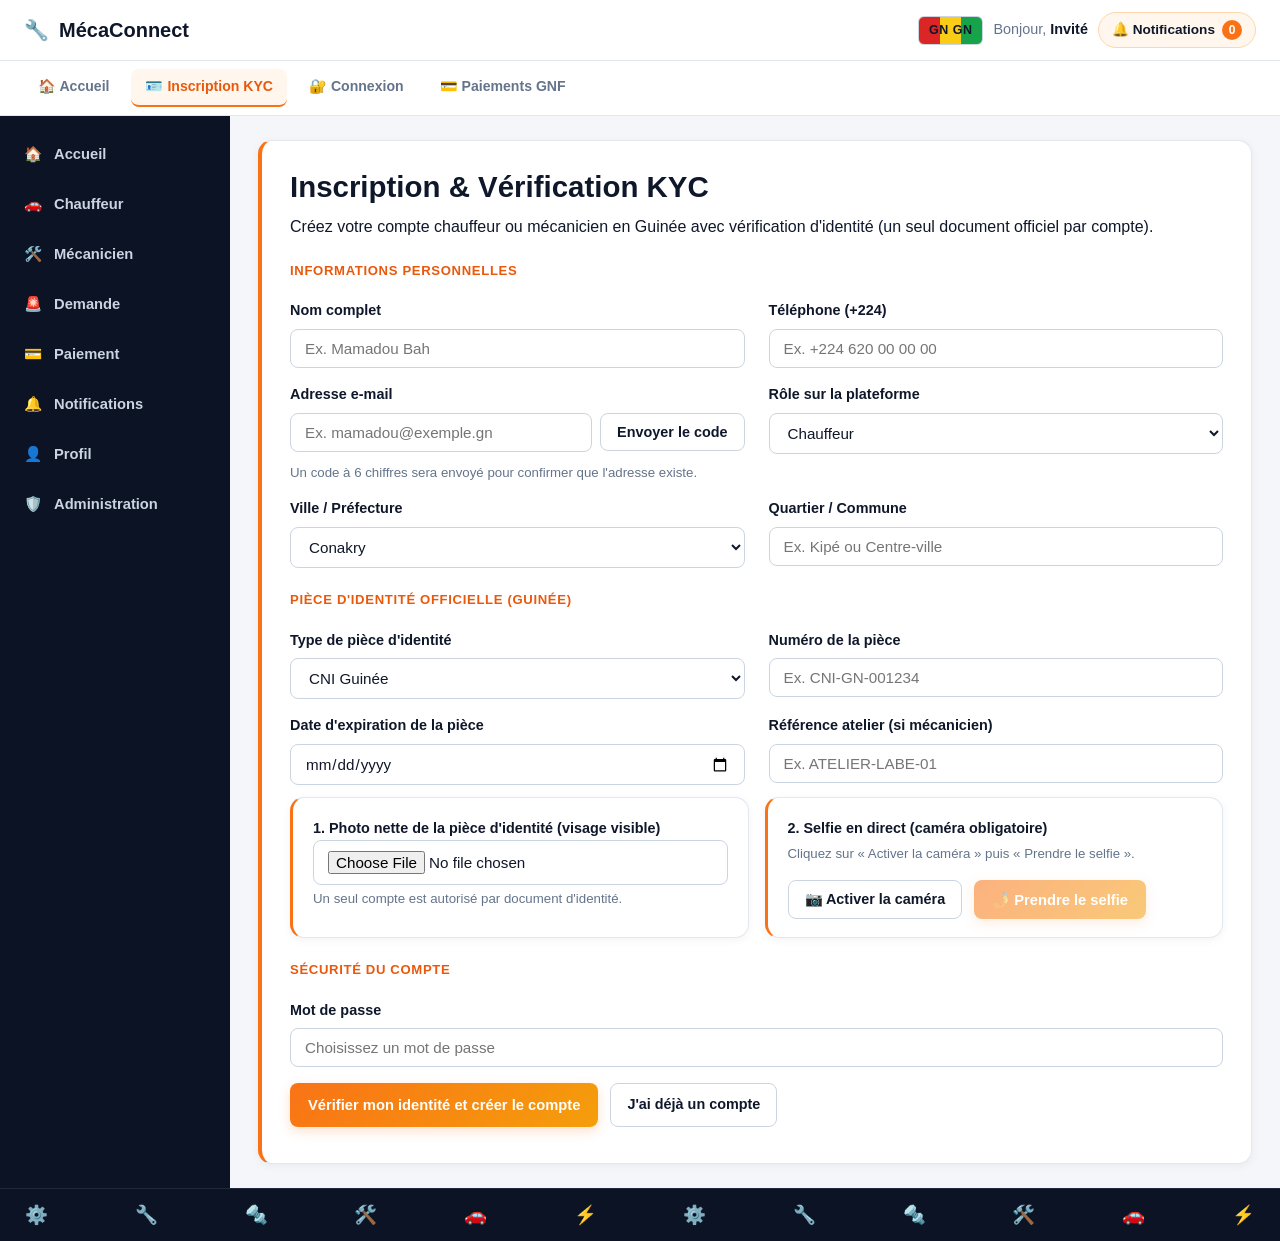
==== frontend/index.html @ e0a27fce "Initial commit MecaConnect" ====
<!DOCTYPE html>
<html lang="fr">
<head>
    <meta charset="UTF-8" />
    <meta name="viewport" content="width=device-width, initial-scale=1.0" />
    <title>Inscription &amp; Vérification KYC — MecaConnect Guinée</title>
    <link rel="stylesheet" href="style.css" />
</head>
<body class="inscription-page">
    <header class="topbar topbar-light">
        <div class="topbar-brand">
            <a href="index.html" class="logo">🔧 <span>MécaConnect</span></a>
        </div>

        <div class="topbar-actions">
            <span class="gn-pill" title="Réseau Guinée">GN GN</span>
            <span class="user-greeting">Bonjour, <strong data-user-name>Invité</strong></span>
            <a href="notifications.html" class="btn-notif">
                🔔 Notifications <span class="notif-badge" data-notif-badge>0</span>
            </a>
            <button type="button" id="logoutBtn" class="btn-logout" data-auth-logout>Déconnexion</button>
        </div>
    </header>

    <div class="sub-nav-bar">
        <a href="index.html" class="sub-nav-link">🏠 Accueil</a>
        <a href="inscription.html" class="sub-nav-link active">🪪 Inscription KYC</a>
        <a href="connexion.html" class="sub-nav-link">🔐 Connexion</a>
        <a href="paiement.html" class="sub-nav-link">💳 Paiements GNF</a>
    </div>

    <div class="app-layout">
        <aside class="sidebar">
            <nav class="sidebar-nav" aria-label="Menu principal">
                <a href="index.html" class="nav-item">🏠 <span>Accueil</span></a>
                <a href="chauffeur.html" class="nav-item">🚗 <span>Chauffeur</span></a>
                <a href="mecanicien.html" class="nav-item">🛠️ <span>Mécanicien</span></a>
                <a href="demande.html" class="nav-item">🚨 <span>Demande</span></a>
                <a href="paiement.html" class="nav-item">💳 <span>Paiement</span></a>
                <a href="notifications.html" class="nav-item">🔔 <span>Notifications</span></a>
                <a href="profil.html" class="nav-item">👤 <span>Profil</span></a>
                <a href="admin.html" class="nav-item">🛡️ <span>Administration</span></a>
            </nav>
        </aside>

        <main class="main-content">
            <section class="form-card">
                <h1>Inscription &amp; Vérification KYC</h1>
                <p>
                    Créez votre compte chauffeur ou mécanicien en Guinée avec vérification d'identité (un seul document officiel par compte).
                </p>

                <form id="inscriptionForm" novalidate>
                    <div class="section-title">Informations personnelles</div>
                    <div class="form-grid">
                        <div class="form-group">
                            <label for="nomComplet">Nom complet</label>
                            <input type="text" id="nomComplet" name="nom_complet" placeholder="Ex. Mamadou Bah" required />
                        </div>

                        <div class="form-group">
                            <label for="telephone">Téléphone (+224)</label>
                            <input type="tel" id="telephone" name="telephone" placeholder="Ex. +224 620 00 00 00" required />
                        </div>

                        <div class="form-group">
                            <label for="email">Adresse e-mail</label>
                            <div style="display: flex; gap: 8px; align-items: center;">
                                <input type="email" id="email" name="email" placeholder="Ex. mamadou@exemple.gn" required />
                                <button type="button" id="sendOtpBtn" class="btn-secondary" style="white-space: nowrap;">Envoyer le code</button>
                            </div>
                            <small id="emailStatusHint" class="kyc-hint">Un code à 6 chiffres sera envoyé pour confirmer que l'adresse existe.</small>
                        </div>

                        <div class="form-group" id="otpGroup" style="display: none;">
                            <label for="emailOtp">Code de vérification e-mail (6 chiffres)</label>
                            <div style="display: flex; gap: 8px; align-items: center;">
                                <input type="text" id="emailOtp" name="email_otp" maxlength="6" inputmode="numeric" placeholder="Ex. 482910" />
                                <button type="button" id="verifyOtpBtn" class="btn-primary" style="white-space: nowrap;">Valider le code</button>
                            </div>
                            <small id="otpStatusHint" class="kyc-hint"></small>
                        </div>

                        <div class="form-group">
                            <label for="roleCompte">Rôle sur la plateforme</label>
                            <select id="roleCompte" name="role" required>
                                <option value="chauffeur">Chauffeur</option>
                                <option value="mecanicien">Mécanicien / Atelier</option>
                            </select>
                        </div>

                        <div class="form-group">
                            <label for="ville">Ville / Préfecture</label>
                            <select id="ville" name="ville" required>
                                <option value="Conakry">Conakry</option>
                                <option value="Labé">Labé</option>
                                <option value="Kankan">Kankan</option>
                                <option value="Nzérékoré">Nzérékoré</option>
                                <option value="Mamou">Mamou</option>
                                <option value="Kindia">Kindia</option>
                                <option value="Boké">Boké</option>
                                <option value="Faranah">Faranah</option>
                            </select>
                        </div>

                        <div class="form-group">
                            <label for="quartier">Quartier / Commune</label>
                            <input type="text" id="quartier" name="quartier" placeholder="Ex. Kipé ou Centre-ville" required />
                        </div>
                    </div>

                    <div class="section-title">Pièce d'identité officielle (Guinée)</div>
                    <div class="form-grid">
                        <div class="form-group">
                            <label for="typePiece">Type de pièce d'identité</label>
                            <select id="typePiece" name="type_piece" required>
                                <option value="CNI Guinée">CNI Guinée</option>
                                <option value="Passeport">Passeport</option>
                                <option value="Permis de conduire">Permis de conduire</option>
                            </select>
                        </div>

                        <div class="form-group">
                            <label for="numeroPiece">Numéro de la pièce</label>
                            <input type="text" id="numeroPiece" name="numero_piece" placeholder="Ex. CNI-GN-001234" required />
                        </div>

                        <div class="form-group">
                            <label for="dateExpiration">Date d'expiration de la pièce</label>
                            <input type="date" id="dateExpiration" name="date_expiration" required />
                        </div>

                        <div class="form-group">
                            <label for="refAtelier">Référence atelier (si mécanicien)</label>
                            <input type="text" id="refAtelier" name="ref_atelier" placeholder="Ex. ATELIER-LABE-01" />
                        </div>
                    </div>

                    <div class="kyc-grid">
                        <div class="kyc-box">
                            <label for="photoPiece">1. Photo nette de la pièce d'identité (visage visible)</label>
                            <input type="file" id="photoPiece" name="photo_piece" accept="image/*" required />
                            <p class="kyc-hint" id="docCheckStatus">Un seul compte est autorisé par document d'identité.</p>
                        </div>

                        <div class="kyc-box">
                            <label>2. Selfie en direct (caméra obligatoire)</label>
                            <p class="kyc-hint" id="selfieStatus">Cliquez sur « Activer la caméra » puis « Prendre le selfie ».</p>
                            <div class="kyc-actions">
                                <button type="button" id="startCameraBtn" class="btn-secondary">📷 Activer la caméra</button>
                                <button type="button" id="takeSelfieBtn" class="btn-primary" disabled>🤳 Prendre le selfie</button>
                            </div>
                        </div>
                    </div>

                    <div class="section-title">Sécurité du compte</div>
                    <div class="form-group">
                        <label for="motDePasse">Mot de passe</label>
                        <input type="password" id="motDePasse" name="mot_de_passe" placeholder="Choisissez un mot de passe" required />
                    </div>

                    <div class="hero-actions">
                        <button type="submit" id="submitInscriptionBtn" class="btn-primary">Vérifier mon identité et créer le compte</button>
                        <a href="connexion.html" class="btn-secondary">J'ai déjà un compte</a>
                    </div>
                    <p id="inscriptionFeedback" class="kyc-hint" style="margin-top: 12px;"></p>
                </form>
            </section>
        </main>
    </div>

    <div class="mechanical-stage" aria-hidden="true">
        <div class="mechanical-track">
            <span>⚙️</span><span>🔧</span><span>🔩</span><span>🛠️</span><span>🚗</span><span>⚡</span>
            <span>⚙️</span><span>🔧</span><span>🔩</span><span>🛠️</span><span>🚗</span><span>⚡</span>
        </div>
    </div>

    <script src="app.js"></script>
</body>
</html>
---- frontend/style.css ----
:root {
    --bg-page: #f4f6f9;
    --bg-surface: #ffffff;
    --bg-sidebar: #0b1324;
    --bg-sidebar-hover: #17223b;
    --bg-soft: #fff7ed;
    --text-main: #0f172a;
    --text-muted: #64748b;
    --text-light: #f8fafc;
    --line-light: #e2e8f0;
    --accent-orange: #f97316;
    --accent-orange-dark: #ea580c;
    --accent-amber: #f59e0b;
    --success: #15803d;
    --danger: #dc2626;
    --radius-lg: 14px;
    --radius-md: 10px;
    --radius-sm: 8px;
    --shadow-sm: 0 2px 10px rgba(15, 23, 42, 0.05);
    --shadow-md: 0 10px 26px rgba(15, 23, 42, 0.08);
}

*,
*::before,
*::after {
    box-sizing: border-box;
}

html,
body {
    max-width: 100%;
    overflow-x: hidden;
}

body {
    margin: 0;
    min-height: 100vh;
    display: flex;
    flex-direction: column;
    font-family: "Segoe UI", Inter, Roboto, Arial, sans-serif;
    background: var(--bg-page);
    color: var(--text-main);
    line-height: 1.5;
    opacity: 0;
    transform: translateY(4px);
    transition: opacity 0.22s ease, transform 0.22s ease;
}

body.page-loaded {
    opacity: 1;
    transform: translateY(0);
}

a {
    color: inherit;
    text-decoration: none;
}

h1 {
    font-size: clamp(1.35rem, 2.3vw, 1.9rem);
    font-weight: 800;
    margin: 0 0 6px;
    color: var(--text-main);
}

h2 {
    font-size: clamp(1.1rem, 1.7vw, 1.35rem);
    font-weight: 700;
    margin: 0 0 12px;
    color: var(--text-main);
}

p {
    margin: 0 0 12px;
    overflow-wrap: anywhere;
}

/* --- Topbar claire --- */
.topbar-light {
    position: sticky;
    top: 0;
    z-index: 50;
    display: flex;
    align-items: center;
    justify-content: space-between;
    gap: 16px;
    padding: 12px 24px;
    background: var(--bg-surface);
    border-bottom: 1px solid var(--line-light);
}

.topbar-brand {
    display: flex;
    align-items: center;
    min-width: 0;
}

.logo {
    display: inline-flex;
    align-items: center;
    gap: 10px;
    font-size: 1.25rem;
    font-weight: 800;
    color: var(--text-main);
    white-space: nowrap;
}

.logo small {
    font-size: 0.82rem;
    font-weight: 500;
    color: var(--text-muted);
    padding-left: 10px;
    border-left: 1px solid var(--line-light);
}

.topbar-actions {
    display: flex;
    align-items: center;
    flex-wrap: wrap;
    gap: 10px;
}

.gn-pill {
    display: inline-flex;
    align-items: center;
    justify-content: center;
    padding: 4px 10px;
    border-radius: 6px;
    background: linear-gradient(90deg, #dc2626 0% 33%, #facc15 33% 66%, #16a34a 66% 100%);
    color: #0f172a;
    font-weight: 900;
    font-size: 0.78rem;
    letter-spacing: 0.04em;
    border: 1px solid #cbd5e1;
}

.user-greeting {
    font-size: 0.9rem;
    color: var(--text-muted);
    white-space: nowrap;
}

.user-greeting strong {
    color: var(--text-main);
}

.btn-notif {
    display: inline-flex;
    align-items: center;
    gap: 7px;
    padding: 7px 13px;
    border-radius: 999px;
    background: #fff7ed;
    border: 1px solid #fed7aa;
    color: var(--text-main);
    font-size: 0.85rem;
    font-weight: 700;
    white-space: nowrap;
}

.notif-badge {
    display: inline-flex;
    align-items: center;
    justify-content: center;
    min-width: 20px;
    height: 20px;
    padding: 0 6px;
    border-radius: 999px;
    background: var(--accent-orange);
    color: #ffffff;
    font-size: 0.75rem;
    font-weight: 800;
}

.btn-ghost-auth {
    padding: 7px 14px;
    border-radius: var(--radius-sm);
    border: 1px solid var(--line-light);
    background: var(--bg-surface);
    color: var(--text-main);
    font-size: 0.85rem;
    font-weight: 600;
    white-space: nowrap;
}

.btn-cta-orange {
    padding: 8px 15px;
    border-radius: var(--radius-sm);
    background: var(--accent-orange);
    color: #ffffff;
    font-size: 0.85rem;
    font-weight: 700;
    white-space: nowrap;
}

.btn-logout {
    padding: 7px 14px;
    border-radius: var(--radius-sm);
    border: 1px solid var(--line-light);
    background: var(--bg-surface);
    color: var(--text-main);
    font-size: 0.85rem;
    font-weight: 600;
    cursor: pointer;
    white-space: nowrap;
    transition: background 0.15s ease, border-color 0.15s ease;
}

.btn-logout:hover {
    background: #fef2f2;
    border-color: #fecaca;
    color: var(--danger);
}

/* --- Barre d'onglets horizontale --- */
.sub-nav-bar {
    display: flex;
    align-items: center;
    gap: 8px;
    padding: 8px 24px;
    background: var(--bg-surface);
    border-bottom: 1px solid var(--line-light);
    overflow-x: auto;
    -webkit-overflow-scrolling: touch;
}

.sub-nav-link {
    display: inline-flex;
    align-items: center;
    gap: 7px;
    padding: 7px 14px;
    border-radius: var(--radius-sm);
    font-size: 0.88rem;
    font-weight: 600;
    color: var(--text-muted);
    white-space: nowrap;
    border-bottom: 2px solid transparent;
    transition: color 0.15s ease, background 0.15s ease;
}

.sub-nav-link:hover {
    background: #f8fafc;
    color: var(--text-main);
}

.sub-nav-link.active {
    background: var(--bg-soft);
    color: var(--accent-orange-dark);
    border-bottom-color: var(--accent-orange);
}

/* --- Layout principal (Sidebar sombre + Contenu clair) --- */
.app-layout {
    flex: 1 0 auto;
    display: grid;
    grid-template-columns: 230px minmax(0, 1fr);
    align-items: stretch;
    width: 100%;
}

.sidebar {
    background: var(--bg-sidebar);
    color: var(--text-light);
    padding: 16px 10px;
}

.sidebar-nav {
    position: sticky;
    top: 72px;
    display: flex;
    flex-direction: column;
    gap: 6px;
}

.nav-item {
    display: flex;
    align-items: center;
    gap: 12px;
    padding: 11px 14px;
    border-radius: var(--radius-sm);
    color: #cbd5e1;
    font-size: 0.92rem;
    font-weight: 600;
    transition: background 0.15s ease, color 0.15s ease;
}

.nav-item:hover {
    background: var(--bg-sidebar-hover);
    color: #ffffff;
}

.nav-item.active {
    background: rgba(249, 115, 22, 0.16);
    color: #fdba74;
}

.main-content {
    min-width: 0;
    padding: 24px 28px;
    display: flex;
    flex-direction: column;
    gap: 20px;
}

/* --- Cartes avec accent orange à gauche --- */
.card,
.form-card,
.atelier-card,
.demande-card,
.paiement-item,
.kyc-box {
    background: var(--bg-surface);
    border: 1px solid var(--line-light);
    border-left: 4px solid var(--accent-orange);
    border-radius: var(--radius-lg);
    padding: 24px 28px;
    box-shadow: var(--shadow-sm);
}

.atelier-card,
.demande-card,
.paiement-item,
.kyc-box {
    border-left-width: 3px;
    padding: 18px 20px;
}

.card-header {
    display: flex;
    align-items: center;
    justify-content: space-between;
    flex-wrap: wrap;
    gap: 10px;
    padding-bottom: 12px;
    margin-bottom: 14px;
    border-bottom: 1px solid var(--line-light);
}

.section-title {
    margin: 22px 0 14px;
    padding-bottom: 6px;
    font-size: 0.82rem;
    font-weight: 800;
    letter-spacing: 0.05em;
    text-transform: uppercase;
    color: var(--accent-orange-dark);
}

.status-badge {
    display: inline-flex;
    align-items: center;
    padding: 4px 12px;
    border-radius: 999px;
    background: var(--bg-soft);
    border: 1px solid #fed7aa;
    color: var(--accent-orange-dark);
    font-size: 0.8rem;
    font-weight: 700;
}

.status-badge.ok {
    background: #f0fdf4;
    border-color: #bbf7d0;
    color: var(--success);
}

.status-badge.danger {
    background: #fef2f2;
    border-color: #fecaca;
    color: var(--danger);
}

/* --- Grilles --- */
.stats-grid {
    display: grid;
    grid-template-columns: repeat(auto-fit, minmax(210px, 1fr));
    gap: 16px;
}

.stat-card {
    background: var(--bg-surface);
    border: 1px solid var(--line-light);
    border-left: 4px solid var(--accent-orange);
    border-radius: var(--radius-md);
    padding: 18px;
    box-shadow: var(--shadow-sm);
}

.stat-card .stat-value {
    display: block;
    margin-top: 6px;
    font-size: 1.4rem;
    font-weight: 800;
    color: var(--accent-orange-dark);
}

.cards-grid,
.kyc-grid {
    display: grid;
    grid-template-columns: repeat(auto-fit, minmax(270px, 1fr));
    gap: 16px;
    margin-top: 12px;
}

/* --- Formulaires --- */
.form-grid {
    display: grid;
    grid-template-columns: repeat(2, minmax(0, 1fr));
    gap: 16px 24px;
}

.form-group {
    display: flex;
    flex-direction: column;
    gap: 7px;
    min-width: 0;
}

label {
    font-size: 0.9rem;
    font-weight: 700;
    color: var(--text-main);
}

input[type="text"],
input[type="email"],
input[type="tel"],
input[type="password"],
input[type="number"],
input[type="date"],
input[type="datetime-local"],
input[type="file"],
select,
textarea {
    width: 100%;
    min-width: 0;
    padding: 10px 14px;
    border: 1px solid #cbd5e1;
    border-radius: var(--radius-sm);
    background: var(--bg-surface);
    color: var(--text-main);
    font-size: 0.95rem;
    font-family: inherit;
    transition: border-color 0.15s ease, box-shadow 0.15s ease;
}

input:focus,
select:focus,
textarea:focus {
    outline: none;
    border-color: var(--accent-orange);
    box-shadow: 0 0 0 3px rgba(249, 115, 22, 0.14);
}

.kyc-hint {
    margin: 4px 0 0;
    font-size: 0.83rem;
    color: var(--text-muted);
}

.kyc-actions,
.hero-actions {
    display: flex;
    flex-wrap: wrap;
    gap: 12px;
    margin-top: 16px;
}

/* --- Boutons --- */
.btn-primary,
.btn-pay {
    display: inline-flex;
    align-items: center;
    justify-content: center;
    gap: 8px;
    padding: 10px 18px;
    border: none;
    border-radius: var(--radius-sm);
    background: linear-gradient(135deg, var(--accent-orange), var(--accent-amber));
    color: #ffffff;
    font-size: 0.92rem;
    font-weight: 700;
    cursor: pointer;
    box-shadow: 0 4px 12px rgba(249, 115, 22, 0.22);
    transition: transform 0.15s ease, filter 0.15s ease;
}

.btn-primary:hover,
.btn-pay:hover {
    filter: brightness(1.04);
    transform: translateY(-1px);
}

.btn-primary:disabled {
    opacity: 0.55;
    cursor: not-allowed;
    transform: none;
}

.btn-secondary {
    display: inline-flex;
    align-items: center;
    justify-content: center;
    gap: 8px;
    padding: 10px 16px;
    border: 1px solid #cbd5e1;
    border-radius: var(--radius-sm);
    background: var(--bg-surface);
    color: var(--text-main);
    font-size: 0.9rem;
    font-weight: 600;
    cursor: pointer;
    transition: background 0.15s ease, border-color 0.15s ease;
}

.btn-secondary:hover {
    background: var(--bg-soft);
    border-color: #fed7aa;
}

/* --- Tableau --- */
.table-wrap {
    width: 100%;
    overflow-x: auto;
    -webkit-overflow-scrolling: touch;
}

table {
    width: 100%;
    border-collapse: collapse;
    font-size: 0.9rem;
}

th,
td {
    padding: 11px 12px;
    text-align: left;
    border-bottom: 1px solid var(--line-light);
}

th {
    background: #f8fafc;
    color: var(--text-muted);
    font-weight: 700;
}

/* --- Bandeau inférieur sombre animé --- */
.mechanical-stage {
    flex-shrink: 0;
    width: 100%;
    overflow: hidden;
    padding: 12px 0;
    background: var(--bg-sidebar);
    border-top: 1px solid #1e293b;
}

.mechanical-track {
    display: flex;
    align-items: center;
    justify-content: space-around;
    gap: 36px;
    font-size: 1.15rem;
    animation: slideTools 26s linear infinite;
}

@keyframes slideTools {
    0% { transform: translateX(0); }
    100% { transform: translateX(-25%); }
}

/* --- Adaptation multi-écrans --- */
@media (min-width: 1360px) {
    .app-layout {
        grid-template-columns: 248px minmax(0, 1fr);
    }

    .main-content {
        padding: 28px 36px;
    }

    .form-card {
        max-width: 1040px;
    }
}

@media (max-width: 1024px) {
    .app-layout {
        grid-template-columns: 200px minmax(0, 1fr);
    }

    .main-content {
        padding: 20px;
    }

    .logo small {
        display: none;
    }
}

@media (max-width: 860px) {
    .app-layout {
        grid-template-columns: minmax(0, 1fr);
    }

    .sidebar {
        padding: 8px 12px;
    }

    .sidebar-nav {
        position: static;
        flex-direction: row;
        flex-wrap: nowrap;
        overflow-x: auto;
        -webkit-overflow-scrolling: touch;
        gap: 6px;
    }

    .nav-item {
        flex: 0 0 auto;
        padding: 8px 12px;
        font-size: 0.85rem;
        white-space: nowrap;
    }

    .main-content {
        padding: 16px;
    }

    .form-grid {
        grid-template-columns: minmax(0, 1fr);
        gap: 14px;
    }
}

@media (max-width: 600px) {
    .topbar-light {
        flex-direction: column;
        align-items: stretch;
        gap: 10px;
        padding: 10px 14px;
    }

    .logo {
        font-size: 1.1rem;
    }

    .topbar-actions {
        gap: 8px;
    }

    .sub-nav-bar {
        padding: 8px 14px;
    }

    .card,
    .form-card {
        padding: 16px;
        border-radius: var(--radius-md);
    }

    .hero-actions,
    .kyc-actions {
        flex-direction: column;
        align-items: stretch;
    }

    .hero-actions .btn-primary,
    .hero-actions .btn-secondary,
    .hero-actions .btn-pay,
    .kyc-actions .btn-primary,
    .kyc-actions .btn-secondary {
        width: 100%;
    }

    .form-group > div[style*="display: flex"] {
        flex-direction: column;
        align-items: stretch !important;
    }

    .form-group > div[style*="display: flex"] button {
        width: 100%;
    }

    th,
    td {
        padding: 9px 8px;
        font-size: 0.82rem;
        white-space: nowrap;
    }
}
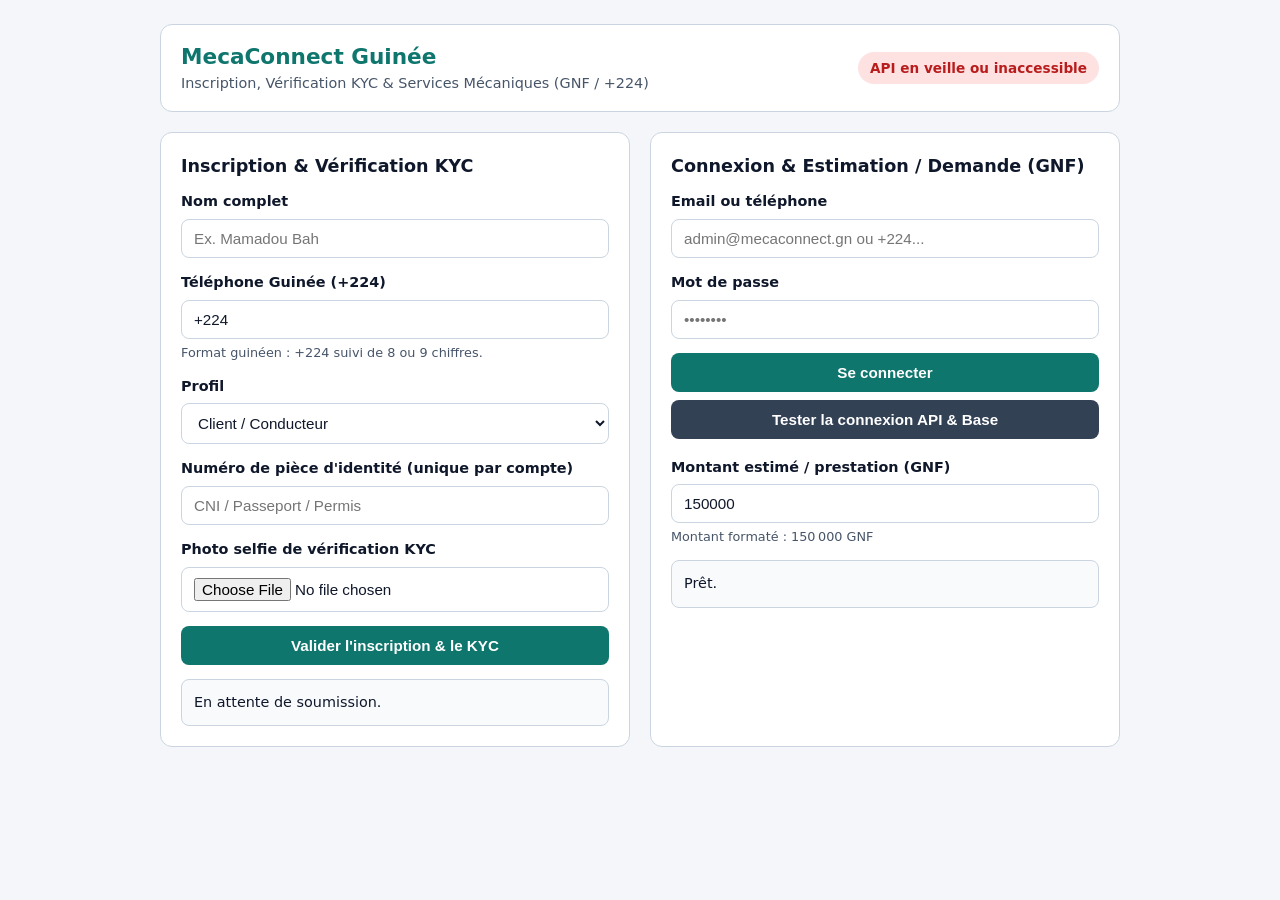
==== commit 983b35c1: "Fix blank frontend screen and connect MecaConnect API" ====
--- a/frontend/index.html
+++ b/frontend/index.html
@@ -1,181 +1,261 @@
 <!DOCTYPE html>
 <html lang="fr">
 <head>
-    <meta charset="UTF-8" />
-    <meta name="viewport" content="width=device-width, initial-scale=1.0" />
-    <title>Inscription &amp; Vérification KYC — MecaConnect Guinée</title>
-    <link rel="stylesheet" href="style.css" />
+  <meta charset="UTF-8" />
+  <meta name="viewport" content="width=device-width, initial-scale=1.0" />
+  <title>Inscription &amp; Vérification KYC — MecaConnect Guinée</title>
+  <style>
+    :root {
+      --bg: #f4f6f9;
+      --card: #ffffff;
+      --primary: #0f766e;
+      --primary-hover: #115e59;
+      --accent: #eab308;
+      --text: #0f172a;
+      --muted: #475569;
+      --border: #cbd5e1;
+      --danger: #b91c1c;
+      --success: #15803d;
+    }
+
+    * {
+      box-sizing: border-box;
+      margin: 0;
+      padding: 0;
+    }
+
+    body {
+      font-family: system-ui, -apple-system, BlinkMacSystemFont, "Segoe UI", Roboto, sans-serif;
+      background: var(--bg);
+      color: var(--text);
+      line-height: 1.5;
+      padding: 24px 16px;
+    }
+
+    .container {
+      max-width: 960px;
+      margin: 0 auto;
+    }
+
+    .topbar {
+      display: flex;
+      flex-wrap: wrap;
+      justify-content: space-between;
+      align-items: center;
+      gap: 12px;
+      background: var(--card);
+      border: 1px solid var(--border);
+      border-radius: 12px;
+      padding: 16px 20px;
+      margin-bottom: 20px;
+    }
+
+    .brand h1 {
+      font-size: 1.35rem;
+      color: var(--primary);
+    }
+
+    .brand p {
+      font-size: 0.9rem;
+      color: var(--muted);
+    }
+
+    .api-badge {
+      font-size: 0.85rem;
+      padding: 6px 12px;
+      border-radius: 999px;
+      background: #e2e8f0;
+      color: var(--text);
+      font-weight: 600;
+    }
+
+    .api-badge.ok {
+      background: #dcfce7;
+      color: var(--success);
+    }
+
+    .api-badge.err {
+      background: #fee2e2;
+      color: var(--danger);
+    }
+
+    .grid {
+      display: grid;
+      grid-template-columns: repeat(auto-fit, minmax(320px, 1fr));
+      gap: 20px;
+    }
+
+    .card {
+      background: var(--card);
+      border: 1px solid var(--border);
+      border-radius: 12px;
+      padding: 20px;
+    }
+
+    .card h2 {
+      font-size: 1.1rem;
+      margin-bottom: 12px;
+      color: var(--text);
+    }
+
+    .field {
+      margin-bottom: 14px;
+    }
+
+    label {
+      display: block;
+      font-size: 0.9rem;
+      font-weight: 600;
+      margin-bottom: 6px;
+    }
+
+    input, select, textarea {
+      width: 100%;
+      padding: 10px 12px;
+      border: 1px solid var(--border);
+      border-radius: 8px;
+      font-size: 0.95rem;
+      background: #fff;
+      color: var(--text);
+    }
+
+    input:focus, select:focus, textarea:focus {
+      outline: 2px solid var(--primary);
+      outline-offset: 1px;
+    }
+
+    .hint {
+      font-size: 0.8rem;
+      color: var(--muted);
+      margin-top: 4px;
+    }
+
+    .btn {
+      display: inline-flex;
+      align-items: center;
+      justify-content: center;
+      width: 100%;
+      padding: 11px 16px;
+      border: none;
+      border-radius: 8px;
+      background: var(--primary);
+      color: #fff;
+      font-size: 0.95rem;
+      font-weight: 600;
+      cursor: pointer;
+    }
+
+    .btn:hover {
+      background: var(--primary-hover);
+    }
+
+    .btn-secondary {
+      background: #334155;
+      margin-top: 8px;
+    }
+
+    .btn-secondary:hover {
+      background: #1e293b;
+    }
+
+    .status-box {
+      margin-top: 14px;
+      padding: 12px;
+      border-radius: 8px;
+      font-size: 0.9rem;
+      background: #f8fafc;
+      border: 1px solid var(--border);
+      white-space: pre-wrap;
+      word-break: break-word;
+    }
+
+    .status-box.error {
+      background: #fef2f2;
+      border-color: #fecaca;
+      color: var(--danger);
+    }
+
+    .status-box.success {
+      background: #f0fdf4;
+      border-color: #bbf7d0;
+      color: var(--success);
+    }
+  </style>
 </head>
-<body class="inscription-page">
-    <header class="topbar topbar-light">
-        <div class="topbar-brand">
-            <a href="index.html" class="logo">🔧 <span>MécaConnect</span></a>
+<body>
+  <div class="container">
+    <header class="topbar">
+      <div class="brand">
+        <h1>MecaConnect Guinée</h1>
+        <p>Inscription, Vérification KYC &amp; Services Mécaniques (GNF / +224)</p>
+      </div>
+      <div id="apiStatusBadge" class="api-badge">Vérification API...</div>
+    </header>
+
+    <main class="grid">
+      <section class="card">
+        <h2>Inscription &amp; Vérification KYC</h2>
+        <form id="kycForm">
+          <div class="field">
+            <label for="fullName">Nom complet</label>
+            <input id="fullName" name="full_name" type="text" placeholder="Ex. Mamadou Bah" required />
+          </div>
+
+          <div class="field">
+            <label for="phone">Téléphone Guinée (+224)</label>
+            <input id="phone" name="phone" type="tel" value="+224 " placeholder="+224 620 00 00 00" required />
+            <div class="hint">Format guinéen : +224 suivi de 8 ou 9 chiffres.</div>
+          </div>
+
+          <div class="field">
+            <label for="role">Profil</label>
+            <select id="role" name="role">
+              <option value="client">Client / Conducteur</option>
+              <option value="mechanic">Mécanicien / Garage</option>
+            </select>
+          </div>
+
+          <div class="field">
+            <label for="idNumber">Numéro de pièce d'identité (unique par compte)</label>
+            <input id="idNumber" name="id_number" type="text" placeholder="CNI / Passeport / Permis" required />
+          </div>
+
+          <div class="field">
+            <label for="selfieFile">Photo selfie de vérification KYC</label>
+            <input id="selfieFile" name="selfie" type="file" accept="image/*" required />
+          </div>
+
+          <button type="submit" class="btn">Valider l'inscription &amp; le KYC</button>
+        </form>
+        <div id="kycResult" class="status-box">En attente de soumission.</div>
+      </section>
+
+      <section class="card">
+        <h2>Connexion &amp; Estimation / Demande (GNF)</h2>
+        <form id="loginForm">
+          <div class="field">
+            <label for="loginEmail">Email ou téléphone</label>
+            <input id="loginEmail" name="identifier" type="text" placeholder="admin@mecaconnect.gn ou +224..." required />
+          </div>
+          <div class="field">
+            <label for="loginPassword">Mot de passe</label>
+            <input id="loginPassword" name="password" type="password" placeholder="••••••••" required />
+          </div>
+          <button type="submit" class="btn">Se connecter</button>
+          <button type="button" id="pingApiBtn" class="btn btn-secondary">Tester la connexion API &amp; Base</button>
+        </form>
+
+        <div class="field" style="margin-top: 18px;">
+          <label for="amountGnf">Montant estimé / prestation (GNF)</label>
+          <input id="amountGnf" type="number" step="1000" min="1000" value="150000" />
+          <div id="formattedGnf" class="hint">Montant formaté : 150 000 GNF</div>
         </div>
 
-        <div class="topbar-actions">
-            <span class="gn-pill" title="Réseau Guinée">GN GN</span>
-            <span class="user-greeting">Bonjour, <strong data-user-name>Invité</strong></span>
-            <a href="notifications.html" class="btn-notif">
-                🔔 Notifications <span class="notif-badge" data-notif-badge>0</span>
-            </a>
-            <button type="button" id="logoutBtn" class="btn-logout" data-auth-logout>Déconnexion</button>
-        </div>
-    </header>
-
-    <div class="sub-nav-bar">
-        <a href="index.html" class="sub-nav-link">🏠 Accueil</a>
-        <a href="inscription.html" class="sub-nav-link active">🪪 Inscription KYC</a>
-        <a href="connexion.html" class="sub-nav-link">🔐 Connexion</a>
-        <a href="paiement.html" class="sub-nav-link">💳 Paiements GNF</a>
-    </div>
-
-    <div class="app-layout">
-        <aside class="sidebar">
-            <nav class="sidebar-nav" aria-label="Menu principal">
-                <a href="index.html" class="nav-item">🏠 <span>Accueil</span></a>
-                <a href="chauffeur.html" class="nav-item">🚗 <span>Chauffeur</span></a>
-                <a href="mecanicien.html" class="nav-item">🛠️ <span>Mécanicien</span></a>
-                <a href="demande.html" class="nav-item">🚨 <span>Demande</span></a>
-                <a href="paiement.html" class="nav-item">💳 <span>Paiement</span></a>
-                <a href="notifications.html" class="nav-item">🔔 <span>Notifications</span></a>
-                <a href="profil.html" class="nav-item">👤 <span>Profil</span></a>
-                <a href="admin.html" class="nav-item">🛡️ <span>Administration</span></a>
-            </nav>
-        </aside>
-
-        <main class="main-content">
-            <section class="form-card">
-                <h1>Inscription &amp; Vérification KYC</h1>
-                <p>
-                    Créez votre compte chauffeur ou mécanicien en Guinée avec vérification d'identité (un seul document officiel par compte).
-                </p>
-
-                <form id="inscriptionForm" novalidate>
-                    <div class="section-title">Informations personnelles</div>
-                    <div class="form-grid">
-                        <div class="form-group">
-                            <label for="nomComplet">Nom complet</label>
-                            <input type="text" id="nomComplet" name="nom_complet" placeholder="Ex. Mamadou Bah" required />
-                        </div>
-
-                        <div class="form-group">
-                            <label for="telephone">Téléphone (+224)</label>
-                            <input type="tel" id="telephone" name="telephone" placeholder="Ex. +224 620 00 00 00" required />
-                        </div>
-
-                        <div class="form-group">
-                            <label for="email">Adresse e-mail</label>
-                            <div style="display: flex; gap: 8px; align-items: center;">
-                                <input type="email" id="email" name="email" placeholder="Ex. mamadou@exemple.gn" required />
-                                <button type="button" id="sendOtpBtn" class="btn-secondary" style="white-space: nowrap;">Envoyer le code</button>
-                            </div>
-                            <small id="emailStatusHint" class="kyc-hint">Un code à 6 chiffres sera envoyé pour confirmer que l'adresse existe.</small>
-                        </div>
-
-                        <div class="form-group" id="otpGroup" style="display: none;">
-                            <label for="emailOtp">Code de vérification e-mail (6 chiffres)</label>
-                            <div style="display: flex; gap: 8px; align-items: center;">
-                                <input type="text" id="emailOtp" name="email_otp" maxlength="6" inputmode="numeric" placeholder="Ex. 482910" />
-                                <button type="button" id="verifyOtpBtn" class="btn-primary" style="white-space: nowrap;">Valider le code</button>
-                            </div>
-                            <small id="otpStatusHint" class="kyc-hint"></small>
-                        </div>
-
-                        <div class="form-group">
-                            <label for="roleCompte">Rôle sur la plateforme</label>
-                            <select id="roleCompte" name="role" required>
-                                <option value="chauffeur">Chauffeur</option>
-                                <option value="mecanicien">Mécanicien / Atelier</option>
-                            </select>
-                        </div>
-
-                        <div class="form-group">
-                            <label for="ville">Ville / Préfecture</label>
-                            <select id="ville" name="ville" required>
-                                <option value="Conakry">Conakry</option>
-                                <option value="Labé">Labé</option>
-                                <option value="Kankan">Kankan</option>
-                                <option value="Nzérékoré">Nzérékoré</option>
-                                <option value="Mamou">Mamou</option>
-                                <option value="Kindia">Kindia</option>
-                                <option value="Boké">Boké</option>
-                                <option value="Faranah">Faranah</option>
-                            </select>
-                        </div>
-
-                        <div class="form-group">
-                            <label for="quartier">Quartier / Commune</label>
-                            <input type="text" id="quartier" name="quartier" placeholder="Ex. Kipé ou Centre-ville" required />
-                        </div>
-                    </div>
-
-                    <div class="section-title">Pièce d'identité officielle (Guinée)</div>
-                    <div class="form-grid">
-                        <div class="form-group">
-                            <label for="typePiece">Type de pièce d'identité</label>
-                            <select id="typePiece" name="type_piece" required>
-                                <option value="CNI Guinée">CNI Guinée</option>
-                                <option value="Passeport">Passeport</option>
-                                <option value="Permis de conduire">Permis de conduire</option>
-                            </select>
-                        </div>
-
-                        <div class="form-group">
-                            <label for="numeroPiece">Numéro de la pièce</label>
-                            <input type="text" id="numeroPiece" name="numero_piece" placeholder="Ex. CNI-GN-001234" required />
-                        </div>
-
-                        <div class="form-group">
-                            <label for="dateExpiration">Date d'expiration de la pièce</label>
-                            <input type="date" id="dateExpiration" name="date_expiration" required />
-                        </div>
-
-                        <div class="form-group">
-                            <label for="refAtelier">Référence atelier (si mécanicien)</label>
-                            <input type="text" id="refAtelier" name="ref_atelier" placeholder="Ex. ATELIER-LABE-01" />
-                        </div>
-                    </div>
-
-                    <div class="kyc-grid">
-                        <div class="kyc-box">
-                            <label for="photoPiece">1. Photo nette de la pièce d'identité (visage visible)</label>
-                            <input type="file" id="photoPiece" name="photo_piece" accept="image/*" required />
-                            <p class="kyc-hint" id="docCheckStatus">Un seul compte est autorisé par document d'identité.</p>
-                        </div>
-
-                        <div class="kyc-box">
-                            <label>2. Selfie en direct (caméra obligatoire)</label>
-                            <p class="kyc-hint" id="selfieStatus">Cliquez sur « Activer la caméra » puis « Prendre le selfie ».</p>
-                            <div class="kyc-actions">
-                                <button type="button" id="startCameraBtn" class="btn-secondary">📷 Activer la caméra</button>
-                                <button type="button" id="takeSelfieBtn" class="btn-primary" disabled>🤳 Prendre le selfie</button>
-                            </div>
-                        </div>
-                    </div>
-
-                    <div class="section-title">Sécurité du compte</div>
-                    <div class="form-group">
-                        <label for="motDePasse">Mot de passe</label>
-                        <input type="password" id="motDePasse" name="mot_de_passe" placeholder="Choisissez un mot de passe" required />
-                    </div>
-
-                    <div class="hero-actions">
-                        <button type="submit" id="submitInscriptionBtn" class="btn-primary">Vérifier mon identité et créer le compte</button>
-                        <a href="connexion.html" class="btn-secondary">J'ai déjà un compte</a>
-                    </div>
-                    <p id="inscriptionFeedback" class="kyc-hint" style="margin-top: 12px;"></p>
-                </form>
-            </section>
-        </main>
-    </div>
-
-    <div class="mechanical-stage" aria-hidden="true">
-        <div class="mechanical-track">
-            <span>⚙️</span><span>🔧</span><span>🔩</span><span>🛠️</span><span>🚗</span><span>⚡</span>
-            <span>⚙️</span><span>🔧</span><span>🔩</span><span>🛠️</span><span>🚗</span><span>⚡</span>
-        </div>
-    </div>
-
-    <script src="app.js"></script>
+        <div id="sessionResult" class="status-box">Prêt.</div>
+      </section>
+    </main>
+  </div>
+
+  <script src="./app.js"></script>
 </body>
 </html>
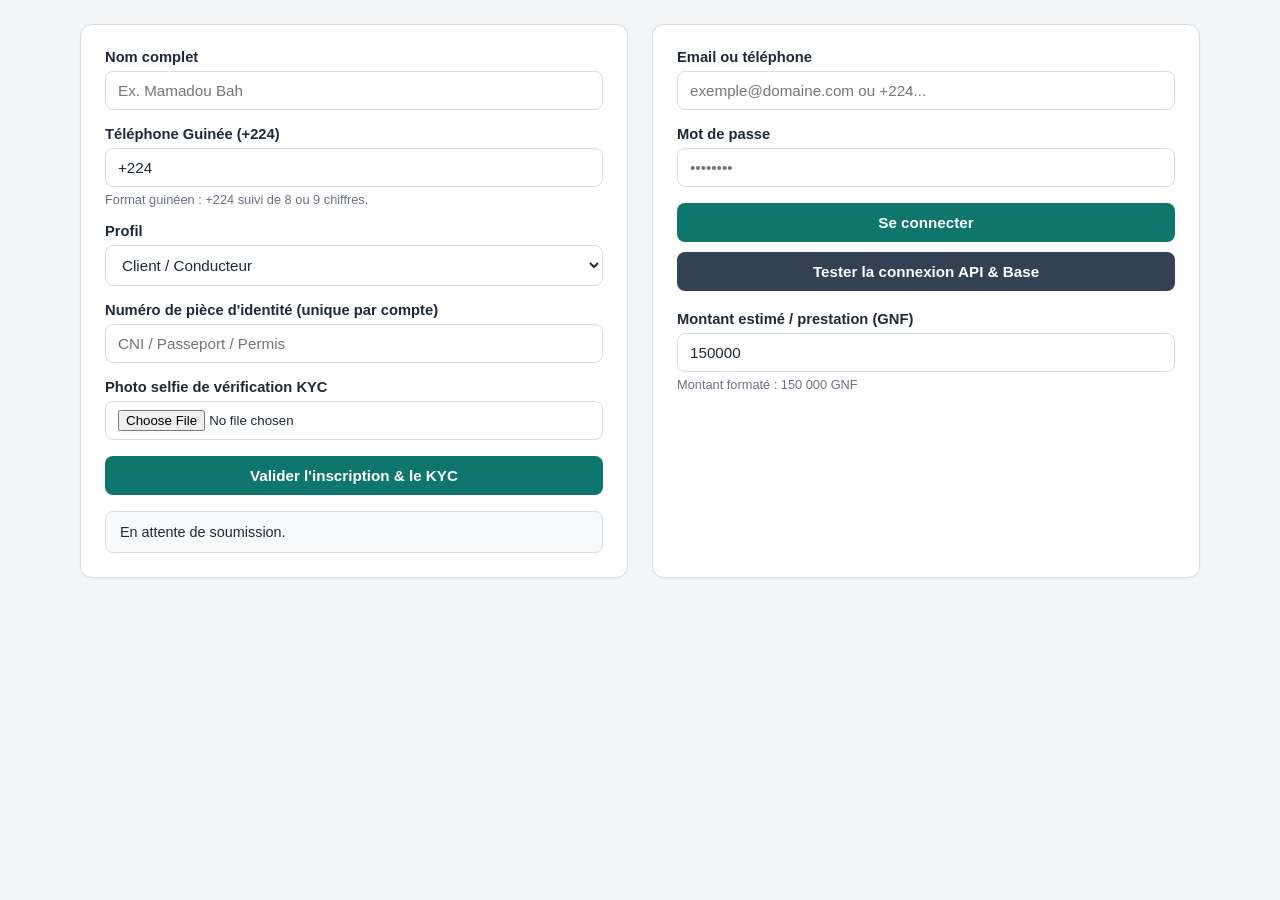
==== commit 25a7e0d0: "Align index.html and app.js for MecaConnect login and KYC" ====
--- a/frontend/index.html
+++ b/frontend/index.html
@@ -6,256 +6,395 @@
   <title>Inscription &amp; Vérification KYC — MecaConnect Guinée</title>
   <style>
     :root {
-      --bg: #f4f6f9;
-      --card: #ffffff;
+      --bg-page: #f3f5f7;
+      --bg-card: #ffffff;
+      --border-color: #d6dde3;
+      --text-main: #1f2937;
+      --text-muted: #6b7280;
       --primary: #0f766e;
-      --primary-hover: #115e59;
-      --accent: #eab308;
-      --text: #0f172a;
-      --muted: #475569;
-      --border: #cbd5e1;
-      --danger: #b91c1c;
-      --success: #15803d;
+      --primary-hover: #0d625b;
+      --secondary: #334155;
+      --secondary-hover: #1e293b;
+      --error-bg: #fef2f2;
+      --error-border: #fecaca;
+      --error-text: #b91c1c;
+      --success-bg: #ecfdf5;
+      --success-border: #a7f3d0;
+      --success-text: #065f46;
+      --info-bg: #f8fafc;
     }
 
     * {
       box-sizing: border-box;
       margin: 0;
       padding: 0;
+      font-family: -apple-system, BlinkMacSystemFont, "Segoe UI", Roboto, sans-serif;
     }
 
     body {
-      font-family: system-ui, -apple-system, BlinkMacSystemFont, "Segoe UI", Roboto, sans-serif;
-      background: var(--bg);
-      color: var(--text);
-      line-height: 1.5;
-      padding: 24px 16px;
+      background-color: var(--bg-page);
+      color: var(--text-main);
+      padding: 24px;
     }
 
     .container {
-      max-width: 960px;
+      max-width: 1120px;
       margin: 0 auto;
-    }
-
-    .topbar {
-      display: flex;
-      flex-wrap: wrap;
-      justify-content: space-between;
-      align-items: center;
-      gap: 12px;
-      background: var(--card);
-      border: 1px solid var(--border);
+      display: grid;
+      grid-template-columns: 1fr 1fr;
+      gap: 24px;
+      align-items: stretch;
+    }
+
+    @media (max-width: 820px) {
+      .container {
+        grid-template-columns: 1fr;
+      }
+    }
+
+    .card {
+      background: var(--bg-card);
+      border: 1px solid var(--border-color);
       border-radius: 12px;
-      padding: 16px 20px;
-      margin-bottom: 20px;
-    }
-
-    .brand h1 {
-      font-size: 1.35rem;
-      color: var(--primary);
-    }
-
-    .brand p {
-      font-size: 0.9rem;
-      color: var(--muted);
-    }
-
-    .api-badge {
-      font-size: 0.85rem;
-      padding: 6px 12px;
-      border-radius: 999px;
-      background: #e2e8f0;
-      color: var(--text);
-      font-weight: 600;
-    }
-
-    .api-badge.ok {
-      background: #dcfce7;
-      color: var(--success);
-    }
-
-    .api-badge.err {
-      background: #fee2e2;
-      color: var(--danger);
-    }
-
-    .grid {
-      display: grid;
-      grid-template-columns: repeat(auto-fit, minmax(320px, 1fr));
-      gap: 20px;
-    }
-
-    .card {
-      background: var(--card);
-      border: 1px solid var(--border);
-      border-radius: 12px;
-      padding: 20px;
-    }
-
-    .card h2 {
-      font-size: 1.1rem;
-      margin-bottom: 12px;
-      color: var(--text);
-    }
-
-    .field {
-      margin-bottom: 14px;
+      padding: 24px;
+      box-shadow: 0 1px 3px rgba(0, 0, 0, 0.04);
+    }
+
+    .form-group {
+      margin-bottom: 16px;
     }
 
     label {
       display: block;
-      font-size: 0.9rem;
+      font-size: 0.92rem;
       font-weight: 600;
       margin-bottom: 6px;
-    }
-
-    input, select, textarea {
+      color: var(--text-main);
+    }
+
+    input[type="text"],
+    input[type="password"],
+    input[type="number"],
+    select {
       width: 100%;
       padding: 10px 12px;
-      border: 1px solid var(--border);
+      border: 1px solid var(--border-color);
       border-radius: 8px;
       font-size: 0.95rem;
+      color: var(--text-main);
+      background-color: #fff;
+      transition: border-color 0.15s ease;
+    }
+
+    input:focus,
+    select:focus {
+      outline: none;
+      border-color: var(--primary);
+    }
+
+    .file-box {
+      border: 1px solid var(--border-color);
+      border-radius: 8px;
+      padding: 8px 12px;
       background: #fff;
-      color: var(--text);
-    }
-
-    input:focus, select:focus, textarea:focus {
-      outline: 2px solid var(--primary);
-      outline-offset: 1px;
-    }
-
-    .hint {
+    }
+
+    .helper-text {
+      display: block;
+      margin-top: 5px;
       font-size: 0.8rem;
-      color: var(--muted);
-      margin-top: 4px;
+      color: var(--text-muted);
     }
 
     .btn {
-      display: inline-flex;
-      align-items: center;
-      justify-content: center;
       width: 100%;
       padding: 11px 16px;
       border: none;
       border-radius: 8px;
-      background: var(--primary);
-      color: #fff;
       font-size: 0.95rem;
       font-weight: 600;
+      color: #ffffff;
       cursor: pointer;
-    }
-
-    .btn:hover {
-      background: var(--primary-hover);
+      transition: background-color 0.15s ease;
+    }
+
+    .btn-primary {
+      background-color: var(--primary);
+    }
+
+    .btn-primary:hover {
+      background-color: var(--primary-hover);
     }
 
     .btn-secondary {
-      background: #334155;
-      margin-top: 8px;
+      background-color: var(--secondary);
+      margin-top: 10px;
     }
 
     .btn-secondary:hover {
-      background: #1e293b;
+      background-color: var(--secondary-hover);
     }
 
     .status-box {
-      margin-top: 14px;
-      padding: 12px;
+      margin-top: 16px;
+      padding: 12px 14px;
       border-radius: 8px;
       font-size: 0.9rem;
-      background: #f8fafc;
-      border: 1px solid var(--border);
-      white-space: pre-wrap;
-      word-break: break-word;
+      border: 1px solid var(--border-color);
+      background-color: var(--info-bg);
+      color: var(--text-main);
     }
 
     .status-box.error {
-      background: #fef2f2;
-      border-color: #fecaca;
-      color: var(--danger);
+      background-color: var(--error-bg);
+      border-color: var(--error-border);
+      color: var(--error-text);
     }
 
     .status-box.success {
-      background: #f0fdf4;
-      border-color: #bbf7d0;
-      color: var(--success);
+      background-color: var(--success-bg);
+      border-color: var(--success-border);
+      color: var(--success-text);
+    }
+
+    .hidden {
+      display: none;
     }
   </style>
 </head>
 <body>
-  <div class="container">
-    <header class="topbar">
-      <div class="brand">
-        <h1>MecaConnect Guinée</h1>
-        <p>Inscription, Vérification KYC &amp; Services Mécaniques (GNF / +224)</p>
+
+  <main class="container">
+    <!-- COLONNE GAUCHE : INSCRIPTION & KYC -->
+    <section class="card">
+      <form id="kycForm" novalidate>
+        <div class="form-group">
+          <label for="fullName">Nom complet</label>
+          <input type="text" id="fullName" name="fullName" placeholder="Ex. Mamadou Bah" required />
+        </div>
+
+        <div class="form-group">
+          <label for="phone">Téléphone Guinée (+224)</label>
+          <input type="text" id="phone" name="phone" value="+224" placeholder="+224620000000" required />
+          <span class="helper-text">Format guinéen : +224 suivi de 8 ou 9 chiffres.</span>
+        </div>
+
+        <div class="form-group">
+          <label for="role">Profil</label>
+          <select id="role" name="role">
+            <option value="client">Client / Conducteur</option>
+            <option value="mecanicien">Mécanicien / Garage</option>
+          </select>
+        </div>
+
+        <div class="form-group">
+          <label for="idNumber">Numéro de pièce d'identité (unique par compte)</label>
+          <input type="text" id="idNumber" name="idNumber" placeholder="CNI / Passeport / Permis" required />
+        </div>
+
+        <div class="form-group">
+          <label for="kycSelfie">Photo selfie de vérification KYC</label>
+          <div class="file-box">
+            <input type="file" id="kycSelfie" name="kycSelfie" accept="image/*" required />
+          </div>
+        </div>
+
+        <button type="submit" class="btn btn-primary">Valider l'inscription &amp; le KYC</button>
+
+        <div id="kycStatus" class="status-box">
+          En attente de soumission.
+        </div>
+      </form>
+    </section>
+
+    <!-- COLONNE DROITE : CONNEXION & OUTILS -->
+    <section class="card">
+      <form id="loginForm" novalidate>
+        <div class="form-group">
+          <label for="loginIdentifier">Email ou téléphone</label>
+          <input
+            type="text"
+            id="loginIdentifier"
+            name="loginIdentifier"
+            autocomplete="username"
+            placeholder="exemple@domaine.com ou +224..."
+            required
+          />
+        </div>
+
+        <div class="form-group">
+          <label for="loginPassword">Mot de passe</label>
+          <input
+            type="password"
+            id="loginPassword"
+            name="loginPassword"
+            autocomplete="current-password"
+            placeholder="••••••••"
+            required
+          />
+        </div>
+
+        <button type="submit" id="btnLogin" class="btn btn-primary">Se connecter</button>
+        <button type="button" id="btnTestApi" class="btn btn-secondary">Tester la connexion API &amp; Base</button>
+      </form>
+
+      <div class="form-group" style="margin-top: 20px;">
+        <label for="amountGnf">Montant estimé / prestation (GNF)</label>
+        <input type="number" id="amountGnf" name="amountGnf" value="150000" min="0" step="1000" />
+        <span id="formattedAmount" class="helper-text">Montant formaté : 150 000 GNF</span>
       </div>
-      <div id="apiStatusBadge" class="api-badge">Vérification API...</div>
-    </header>
-
-    <main class="grid">
-      <section class="card">
-        <h2>Inscription &amp; Vérification KYC</h2>
-        <form id="kycForm">
-          <div class="field">
-            <label for="fullName">Nom complet</label>
-            <input id="fullName" name="full_name" type="text" placeholder="Ex. Mamadou Bah" required />
-          </div>
-
-          <div class="field">
-            <label for="phone">Téléphone Guinée (+224)</label>
-            <input id="phone" name="phone" type="tel" value="+224 " placeholder="+224 620 00 00 00" required />
-            <div class="hint">Format guinéen : +224 suivi de 8 ou 9 chiffres.</div>
-          </div>
-
-          <div class="field">
-            <label for="role">Profil</label>
-            <select id="role" name="role">
-              <option value="client">Client / Conducteur</option>
-              <option value="mechanic">Mécanicien / Garage</option>
-            </select>
-          </div>
-
-          <div class="field">
-            <label for="idNumber">Numéro de pièce d'identité (unique par compte)</label>
-            <input id="idNumber" name="id_number" type="text" placeholder="CNI / Passeport / Permis" required />
-          </div>
-
-          <div class="field">
-            <label for="selfieFile">Photo selfie de vérification KYC</label>
-            <input id="selfieFile" name="selfie" type="file" accept="image/*" required />
-          </div>
-
-          <button type="submit" class="btn">Valider l'inscription &amp; le KYC</button>
-        </form>
-        <div id="kycResult" class="status-box">En attente de soumission.</div>
-      </section>
-
-      <section class="card">
-        <h2>Connexion &amp; Estimation / Demande (GNF)</h2>
-        <form id="loginForm">
-          <div class="field">
-            <label for="loginEmail">Email ou téléphone</label>
-            <input id="loginEmail" name="identifier" type="text" placeholder="admin@mecaconnect.gn ou +224..." required />
-          </div>
-          <div class="field">
-            <label for="loginPassword">Mot de passe</label>
-            <input id="loginPassword" name="password" type="password" placeholder="••••••••" required />
-          </div>
-          <button type="submit" class="btn">Se connecter</button>
-          <button type="button" id="pingApiBtn" class="btn btn-secondary">Tester la connexion API &amp; Base</button>
-        </form>
-
-        <div class="field" style="margin-top: 18px;">
-          <label for="amountGnf">Montant estimé / prestation (GNF)</label>
-          <input id="amountGnf" type="number" step="1000" min="1000" value="150000" />
-          <div id="formattedGnf" class="hint">Montant formaté : 150 000 GNF</div>
-        </div>
-
-        <div id="sessionResult" class="status-box">Prêt.</div>
-      </section>
-    </main>
-  </div>
-
-  <script src="./app.js"></script>
+
+      <div id="loginStatus" class="status-box hidden"></div>
+    </section>
+  </main>
+
+  <script>
+    const API_BASE_URL = "http://localhost:3000/api"; // À adapter selon ton backend
+
+    // --- 1. GESTION DE LA CONNEXION (CORRIGÉE) ---
+    const loginForm = document.getElementById("loginForm");
+    const loginIdentifierInput = document.getElementById("loginIdentifier");
+    const loginPasswordInput = document.getElementById("loginPassword");
+    const loginStatus = document.getElementById("loginStatus");
+
+    function showStatus(element, message, type = "info") {
+      element.textContent = message;
+      element.className = `status-box ${type}`;
+    }
+
+    function isValidIdentifier(value) {
+      const isEmail = /^[^\s@]+@[^\s@]+\.[^\s@]+$/.test(value);
+      const isGuineaPhone = /^\+224\s?\d{8,9}$/.test(value.replace(/\s+/g, ""));
+      return isEmail || isGuineaPhone;
+    }
+
+    loginForm.addEventListener("submit", async (event) => {
+      event.preventDefault(); // Empêche le rechargement et la perte des champs
+
+      // Lecture directe de .value au moment du clic (gère l'autocomplétion Edge)
+      const identifier = loginIdentifierInput.value.trim();
+      const password = loginPasswordInput.value;
+
+      if (!identifier || !password) {
+        showStatus(
+          loginStatus,
+          "Identifiant (e-mail ou téléphone +224) et mot de passe requis.",
+          "error"
+        );
+        return;
+      }
+
+      if (!isValidIdentifier(identifier)) {
+        showStatus(
+          loginStatus,
+          "Format invalide : saisissez un e-mail valide ou un numéro +224 (8 ou 9 chiffres).",
+          "error"
+        );
+        return;
+      }
+
+      showStatus(loginStatus, "Connexion en cours...", "info");
+
+      try {
+        const response = await fetch(`${API_BASE_URL}/auth/login`, {
+          method: "POST",
+          headers: { "Content-Type": "application/json" },
+          body: JSON.stringify({ identifier, password })
+        });
+
+        const data = await response.json();
+
+        if (!response.ok) {
+          throw new Error(data.message || "Échec de l'authentification.");
+        }
+
+        showStatus(loginStatus, "Connexion réussie ! Redirection...", "success");
+      } catch (err) {
+        showStatus(
+          loginStatus,
+          `Erreur réseau ou serveur : ${err.message}`,
+          "error"
+        );
+      }
+    });
+
+    // --- 2. TEST CONNEXION API & BASE ---
+    document.getElementById("btnTestApi").addEventListener("click", async () => {
+      showStatus(loginStatus, "Test de connexion à l'API en cours...", "info");
+      try {
+        const response = await fetch(`${API_BASE_URL}/health`);
+        if (!response.ok) throw new Error(`Statut HTTP ${response.status}`);
+        showStatus(loginStatus, "API et base de données opérationnelles.", "success");
+      } catch (err) {
+        showStatus(
+          loginStatus,
+          `Impossible de joindre le serveur (${API_BASE_URL}) : ${err.message}`,
+          "error"
+        );
+      }
+    });
+
+    // --- 3. FORMATAGE DYNAMIQUE DU MONTANT EN GNF ---
+    const amountInput = document.getElementById("amountGnf");
+    const formattedAmount = document.getElementById("formattedAmount");
+
+    function updateFormattedAmount() {
+      const rawValue = Number(amountInput.value);
+      if (isNaN(rawValue) || rawValue < 0) {
+        formattedAmount.textContent = "Montant formaté : 0 GNF";
+        return;
+      }
+      const formatted = new Intl.NumberFormat("fr-FR").format(rawValue);
+      formattedAmount.textContent = `Montant formaté : ${formatted} GNF`;
+    }
+
+    amountInput.addEventListener("input", updateFormattedAmount);
+
+    // --- 4. GESTION DU FORMULAIRE D'INSCRIPTION & KYC ---
+    const kycForm = document.getElementById("kycForm");
+    const kycStatus = document.getElementById("kycStatus");
+
+    kycForm.addEventListener("submit", async (event) => {
+      event.preventDefault();
+
+      const fullName = document.getElementById("fullName").value.trim();
+      const phone = document.getElementById("phone").value.trim().replace(/\s+/g, "");
+      const role = document.getElementById("role").value;
+      const idNumber = document.getElementById("idNumber").value.trim();
+      const selfieFile = document.getElementById("kycSelfie").files[0];
+
+      if (!fullName || !/^\+224\d{8,9}$/.test(phone) || !idNumber || !selfieFile) {
+        showStatus(
+          kycStatus,
+          "Veuillez remplir tous les champs (téléphone +224 à 8 ou 9 chiffres) et joindre le selfie KYC.",
+          "error"
+        );
+        return;
+      }
+
+      const formData = new FormData();
+      formData.append("fullName", fullName);
+      formData.append("phone", phone);
+      formData.append("role", role);
+      formData.append("idNumber", idNumber);
+      formData.append("kycSelfie", selfieFile);
+
+      showStatus(kycStatus, "Envoi du dossier KYC en cours...", "info");
+
+      try {
+        const response = await fetch(`${API_BASE_URL}/auth/register-kyc`, {
+          method: "POST",
+          body: formData
+        });
+
+        const data = await response.json();
+        if (!response.ok) throw new Error(data.message || "Erreur lors de l'inscription.");
+
+        showStatus(kycStatus, "Inscription et dossier KYC envoyés avec succès !", "success");
+      } catch (err) {
+        showStatus(kycStatus, `Erreur lors de la soumission : ${err.message}`, "error");
+      }
+    });
+  </script>
 </body>
 </html>
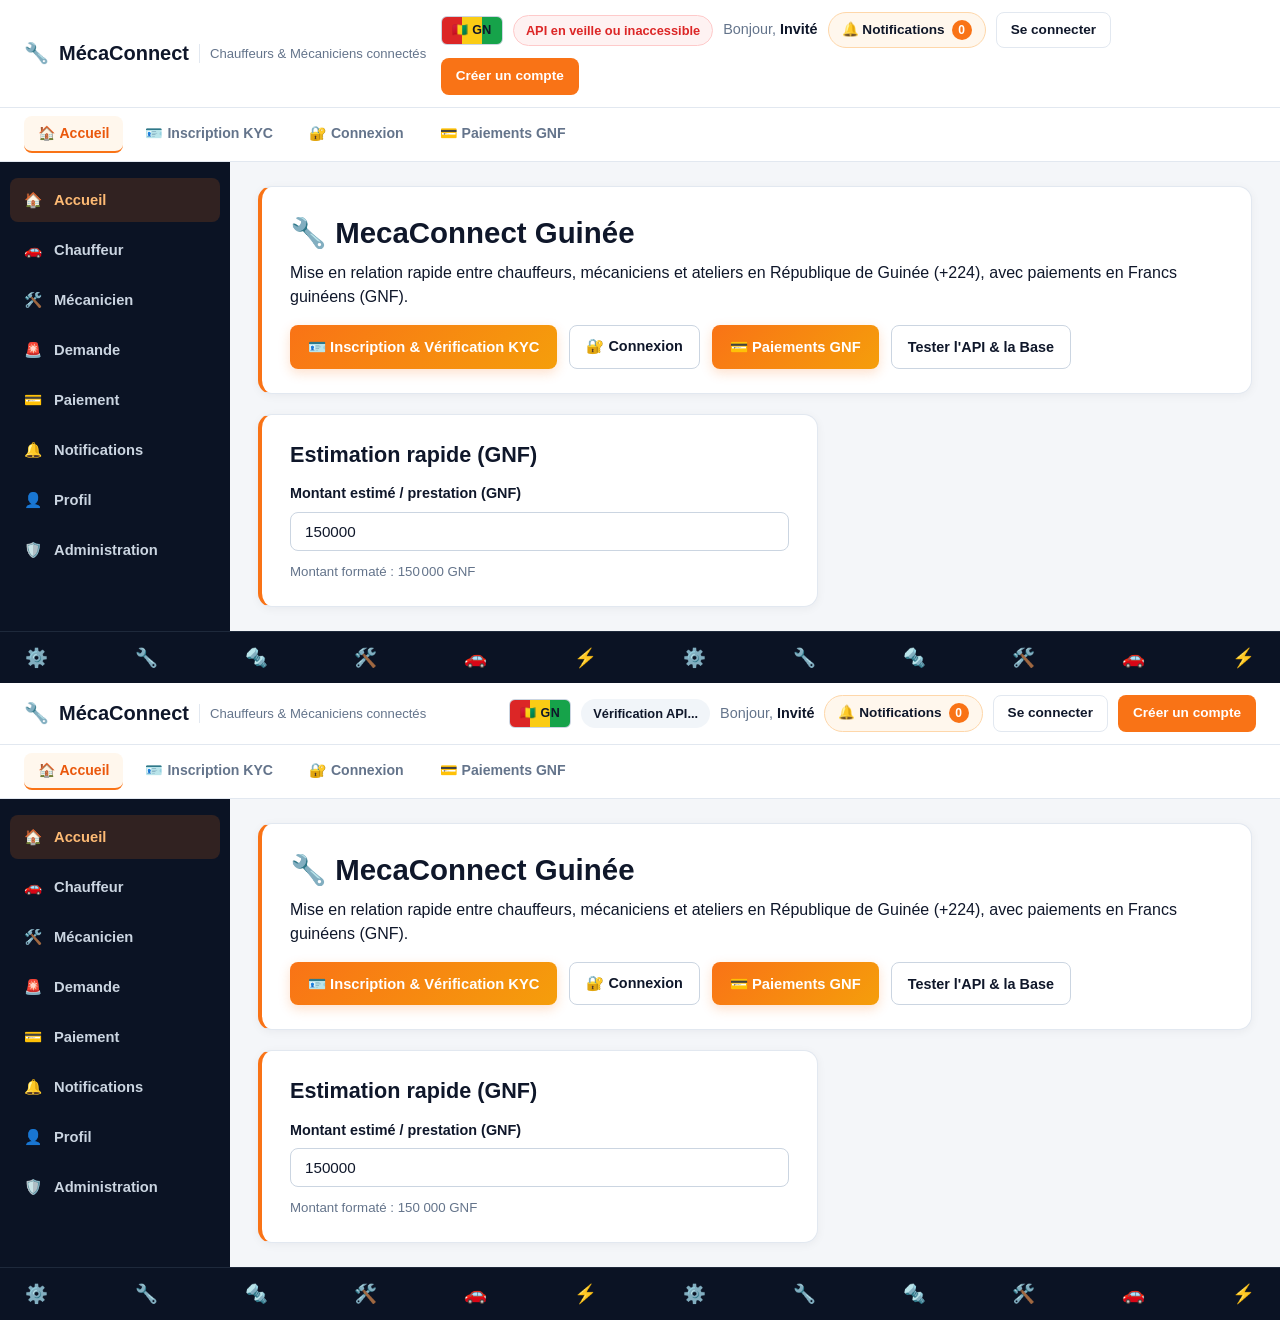
==== commit 2bed5770: "Version_BETA" ====
--- a/frontend/index.html
+++ b/frontend/index.html
@@ -1,400 +1,167 @@
 <!DOCTYPE html>
 <html lang="fr">
 <head>
-  <meta charset="UTF-8" />
-  <meta name="viewport" content="width=device-width, initial-scale=1.0" />
-  <title>Inscription &amp; Vérification KYC — MecaConnect Guinée</title>
-  <style>
-    :root {
-      --bg-page: #f3f5f7;
-      --bg-card: #ffffff;
-      --border-color: #d6dde3;
-      --text-main: #1f2937;
-      --text-muted: #6b7280;
-      --primary: #0f766e;
-      --primary-hover: #0d625b;
-      --secondary: #334155;
-      --secondary-hover: #1e293b;
-      --error-bg: #fef2f2;
-      --error-border: #fecaca;
-      --error-text: #b91c1c;
-      --success-bg: #ecfdf5;
-      --success-border: #a7f3d0;
-      --success-text: #065f46;
-      --info-bg: #f8fafc;
-    }
-
-    * {
-      box-sizing: border-box;
-      margin: 0;
-      padding: 0;
-      font-family: -apple-system, BlinkMacSystemFont, "Segoe UI", Roboto, sans-serif;
-    }
-
-    body {
-      background-color: var(--bg-page);
-      color: var(--text-main);
-      padding: 24px;
-    }
-
-    .container {
-      max-width: 1120px;
-      margin: 0 auto;
-      display: grid;
-      grid-template-columns: 1fr 1fr;
-      gap: 24px;
-      align-items: stretch;
-    }
-
-    @media (max-width: 820px) {
-      .container {
-        grid-template-columns: 1fr;
-      }
-    }
-
-    .card {
-      background: var(--bg-card);
-      border: 1px solid var(--border-color);
-      border-radius: 12px;
-      padding: 24px;
-      box-shadow: 0 1px 3px rgba(0, 0, 0, 0.04);
-    }
-
-    .form-group {
-      margin-bottom: 16px;
-    }
-
-    label {
-      display: block;
-      font-size: 0.92rem;
-      font-weight: 600;
-      margin-bottom: 6px;
-      color: var(--text-main);
-    }
-
-    input[type="text"],
-    input[type="password"],
-    input[type="number"],
-    select {
-      width: 100%;
-      padding: 10px 12px;
-      border: 1px solid var(--border-color);
-      border-radius: 8px;
-      font-size: 0.95rem;
-      color: var(--text-main);
-      background-color: #fff;
-      transition: border-color 0.15s ease;
-    }
-
-    input:focus,
-    select:focus {
-      outline: none;
-      border-color: var(--primary);
-    }
-
-    .file-box {
-      border: 1px solid var(--border-color);
-      border-radius: 8px;
-      padding: 8px 12px;
-      background: #fff;
-    }
-
-    .helper-text {
-      display: block;
-      margin-top: 5px;
-      font-size: 0.8rem;
-      color: var(--text-muted);
-    }
-
-    .btn {
-      width: 100%;
-      padding: 11px 16px;
-      border: none;
-      border-radius: 8px;
-      font-size: 0.95rem;
-      font-weight: 600;
-      color: #ffffff;
-      cursor: pointer;
-      transition: background-color 0.15s ease;
-    }
-
-    .btn-primary {
-      background-color: var(--primary);
-    }
-
-    .btn-primary:hover {
-      background-color: var(--primary-hover);
-    }
-
-    .btn-secondary {
-      background-color: var(--secondary);
-      margin-top: 10px;
-    }
-
-    .btn-secondary:hover {
-      background-color: var(--secondary-hover);
-    }
-
-    .status-box {
-      margin-top: 16px;
-      padding: 12px 14px;
-      border-radius: 8px;
-      font-size: 0.9rem;
-      border: 1px solid var(--border-color);
-      background-color: var(--info-bg);
-      color: var(--text-main);
-    }
-
-    .status-box.error {
-      background-color: var(--error-bg);
-      border-color: var(--error-border);
-      color: var(--error-text);
-    }
-
-    .status-box.success {
-      background-color: var(--success-bg);
-      border-color: var(--success-border);
-      color: var(--success-text);
-    }
-
-    .hidden {
-      display: none;
-    }
-  </style>
+    <meta charset="UTF-8" />
+    <meta name="viewport" content="width=device-width, initial-scale=1.0" />
+    <title>Accueil — MecaConnect Guinée</title>
+    <link rel="stylesheet" href="style.css" />
 </head>
-<body>
-
-  <main class="container">
-    <!-- COLONNE GAUCHE : INSCRIPTION & KYC -->
-    <section class="card">
-      <form id="kycForm" novalidate>
-        <div class="form-group">
-          <label for="fullName">Nom complet</label>
-          <input type="text" id="fullName" name="fullName" placeholder="Ex. Mamadou Bah" required />
+<body class="accueil-page">
+    <header class="topbar topbar-light">
+        <div class="topbar-brand">
+            <a href="index.html" class="logo">🔧 <span>MécaConnect</span> <small>Chauffeurs &amp; Mécaniciens connectés</small></a>
         </div>
 
-        <div class="form-group">
-          <label for="phone">Téléphone Guinée (+224)</label>
-          <input type="text" id="phone" name="phone" value="+224" placeholder="+224620000000" required />
-          <span class="helper-text">Format guinéen : +224 suivi de 8 ou 9 chiffres.</span>
+        <div class="topbar-actions">
+            <span class="gn-pill" title="Réseau Guinée">🇬🇳 GN</span>
+            <span id="apiStatusBadge" class="api-badge">Vérification API...</span>
+            <span class="user-greeting">Bonjour, <strong data-user-name>Invité</strong></span>
+            <a href="notifications.html" class="btn-notif">
+                🔔 Notifications <span class="notif-badge" data-notif-badge>0</span>
+            </a>
+            <a href="connexion.html" class="btn-ghost-auth auth-guest-only" data-auth-login>Se connecter</a>
+            <a href="inscription.html" class="btn-cta-orange auth-guest-only">Créer un compte</a>
+            <button type="button" id="logoutBtn" class="btn-logout" data-auth-logout>Déconnexion</button>
+        </div>
+    </header>
+
+    <div class="sub-nav-bar">
+        <a href="index.html" class="sub-nav-link active">🏠 Accueil</a>
+        <a href="inscription.html" class="sub-nav-link">🪪 Inscription KYC</a>
+        <a href="connexion.html" class="sub-nav-link">🔐 Connexion</a>
+        <a href="paiement.html" class="sub-nav-link">💳 Paiements GNF</a>
+    </div>
+
+    <div class="app-layout">
+        <aside class="sidebar">
+            <nav class="sidebar-nav" aria-label="Menu principal">
+                <a href="index.html" class="nav-item active">🏠 <span>Accueil</span></a>
+                <a href="chauffeur.html" class="nav-item">🚗 <span>Chauffeur</span></a>
+                <a href="mecanicien.html" class="nav-item">🛠️ <span>Mécanicien</span></a>
+                <a href="demande.html" class="nav-item">🚨 <span>Demande</span></a>
+                <a href="paiement.html" class="nav-item">💳 <span>Paiement</span></a>
+                <a href="notifications.html" class="nav-item">🔔 <span>Notifications</span></a>
+                <a href="profil.html" class="nav-item">👤 <span>Profil</span></a>
+                <a href="admin.html" class="nav-item">🛡️ <span>Administration</span></a>
+            </nav>
+        </aside>
+
+        <main class="main-content">
+            <section class="card">
+                <h1>🔧 MecaConnect Guinée</h1>
+                <p>
+                    Mise en relation rapide entre chauffeurs, mécaniciens et ateliers en République de Guinée (+224), avec paiements en Francs guinéens (GNF).
+                </p>
+                <div class="hero-actions">
+                    <a href="inscription.html" class="btn-primary">🪪 Inscription &amp; Vérification KYC</a>
+                    <a href="connexion.html" class="btn-secondary">🔐 Connexion</a>
+                    <a href="paiement.html" class="btn-pay">💳 Paiements GNF</a>
+                    <button type="button" id="btnTestApi" class="btn-secondary">Tester l'API &amp; la Base</button>
+                </div>
+                <div id="loginStatus" class="status-box hidden"></div>
+            </section>
+
+            <section class="card" style="max-width: 560px;">
+                <h2>Estimation rapide (GNF)</h2>
+                <div class="form-group">
+                    <label for="amountGnf">Montant estimé / prestation (GNF)</label>
+                    <input type="number" id="amountGnf" name="amountGnf" value="150000" min="0" step="5000" />
+                    <span id="formattedAmount" class="kyc-hint">Montant formaté : 150 000 GNF</span>
+                </div>
+            </section>
+        </main>
+    </div>
+
+    <div class="mechanical-stage" aria-hidden="true">
+        <div class="mechanical-track">
+            <span>⚙️</span><span>🔧</span><span>🔩</span><span>🛠️</span><span>🚗</span><span>⚡</span>
+            <span>⚙️</span><span>🔧</span><span>🔩</span><span>🛠️</span><span>🚗</span><span>⚡</span>
+        </div>
+    </div>
+
+    <script src="app.js"></script>
+</body>
+</html><!DOCTYPE html>
+<html lang="fr">
+<head>
+    <meta charset="UTF-8" />
+    <meta name="viewport" content="width=device-width, initial-scale=1.0" />
+    <title>Accueil — MecaConnect Guinée</title>
+    <link rel="stylesheet" href="style.css" />
+</head>
+<body class="accueil-page">
+    <header class="topbar topbar-light">
+        <div class="topbar-brand">
+            <a href="index.html" class="logo">🔧 <span>MécaConnect</span> <small>Chauffeurs &amp; Mécaniciens connectés</small></a>
         </div>
 
-        <div class="form-group">
-          <label for="role">Profil</label>
-          <select id="role" name="role">
-            <option value="client">Client / Conducteur</option>
-            <option value="mecanicien">Mécanicien / Garage</option>
-          </select>
+        <div class="topbar-actions">
+            <span class="gn-pill" title="Réseau Guinée">🇬🇳 GN</span>
+            <span id="apiStatusBadge" class="api-badge">Vérification API...</span>
+            <span class="user-greeting">Bonjour, <strong data-user-name>Invité</strong></span>
+            <a href="notifications.html" class="btn-notif">
+                🔔 Notifications <span class="notif-badge" data-notif-badge>0</span>
+            </a>
+            <a href="connexion.html" class="btn-ghost-auth auth-guest-only" data-auth-login>Se connecter</a>
+            <a href="inscription.html" class="btn-cta-orange auth-guest-only">Créer un compte</a>
+            <button type="button" id="logoutBtn" class="btn-logout" data-auth-logout>Déconnexion</button>
         </div>
+    </header>
 
-        <div class="form-group">
-          <label for="idNumber">Numéro de pièce d'identité (unique par compte)</label>
-          <input type="text" id="idNumber" name="idNumber" placeholder="CNI / Passeport / Permis" required />
+    <div class="sub-nav-bar">
+        <a href="index.html" class="sub-nav-link active">🏠 Accueil</a>
+        <a href="inscription.html" class="sub-nav-link">🪪 Inscription KYC</a>
+        <a href="connexion.html" class="sub-nav-link">🔐 Connexion</a>
+        <a href="paiement.html" class="sub-nav-link">💳 Paiements GNF</a>
+    </div>
+
+    <div class="app-layout">
+        <aside class="sidebar">
+            <nav class="sidebar-nav" aria-label="Menu principal">
+                <a href="index.html" class="nav-item active">🏠 <span>Accueil</span></a>
+                <a href="chauffeur.html" class="nav-item">🚗 <span>Chauffeur</span></a>
+                <a href="mecanicien.html" class="nav-item">🛠️ <span>Mécanicien</span></a>
+                <a href="demande.html" class="nav-item">🚨 <span>Demande</span></a>
+                <a href="paiement.html" class="nav-item">💳 <span>Paiement</span></a>
+                <a href="notifications.html" class="nav-item">🔔 <span>Notifications</span></a>
+                <a href="profil.html" class="nav-item">👤 <span>Profil</span></a>
+                <a href="admin.html" class="nav-item">🛡️ <span>Administration</span></a>
+            </nav>
+        </aside>
+
+        <main class="main-content">
+            <section class="card">
+                <h1>🔧 MecaConnect Guinée</h1>
+                <p>
+                    Mise en relation rapide entre chauffeurs, mécaniciens et ateliers en République de Guinée (+224), avec paiements en Francs guinéens (GNF).
+                </p>
+                <div class="hero-actions">
+                    <a href="inscription.html" class="btn-primary">🪪 Inscription &amp; Vérification KYC</a>
+                    <a href="connexion.html" class="btn-secondary">🔐 Connexion</a>
+                    <a href="paiement.html" class="btn-pay">💳 Paiements GNF</a>
+                    <button type="button" id="btnTestApi" class="btn-secondary">Tester l'API &amp; la Base</button>
+                </div>
+                <div id="loginStatus" class="status-box hidden"></div>
+            </section>
+
+            <section class="card" style="max-width: 560px;">
+                <h2>Estimation rapide (GNF)</h2>
+                <div class="form-group">
+                    <label for="amountGnf">Montant estimé / prestation (GNF)</label>
+                    <input type="number" id="amountGnf" name="amountGnf" value="150000" min="0" step="5000" />
+                    <span id="formattedAmount" class="kyc-hint">Montant formaté : 150 000 GNF</span>
+                </div>
+            </section>
+        </main>
+    </div>
+
+    <div class="mechanical-stage" aria-hidden="true">
+        <div class="mechanical-track">
+            <span>⚙️</span><span>🔧</span><span>🔩</span><span>🛠️</span><span>🚗</span><span>⚡</span>
+            <span>⚙️</span><span>🔧</span><span>🔩</span><span>🛠️</span><span>🚗</span><span>⚡</span>
         </div>
+    </div>
 
-        <div class="form-group">
-          <label for="kycSelfie">Photo selfie de vérification KYC</label>
-          <div class="file-box">
-            <input type="file" id="kycSelfie" name="kycSelfie" accept="image/*" required />
-          </div>
-        </div>
-
-        <button type="submit" class="btn btn-primary">Valider l'inscription &amp; le KYC</button>
-
-        <div id="kycStatus" class="status-box">
-          En attente de soumission.
-        </div>
-      </form>
-    </section>
-
-    <!-- COLONNE DROITE : CONNEXION & OUTILS -->
-    <section class="card">
-      <form id="loginForm" novalidate>
-        <div class="form-group">
-          <label for="loginIdentifier">Email ou téléphone</label>
-          <input
-            type="text"
-            id="loginIdentifier"
-            name="loginIdentifier"
-            autocomplete="username"
-            placeholder="exemple@domaine.com ou +224..."
-            required
-          />
-        </div>
-
-        <div class="form-group">
-          <label for="loginPassword">Mot de passe</label>
-          <input
-            type="password"
-            id="loginPassword"
-            name="loginPassword"
-            autocomplete="current-password"
-            placeholder="••••••••"
-            required
-          />
-        </div>
-
-        <button type="submit" id="btnLogin" class="btn btn-primary">Se connecter</button>
-        <button type="button" id="btnTestApi" class="btn btn-secondary">Tester la connexion API &amp; Base</button>
-      </form>
-
-      <div class="form-group" style="margin-top: 20px;">
-        <label for="amountGnf">Montant estimé / prestation (GNF)</label>
-        <input type="number" id="amountGnf" name="amountGnf" value="150000" min="0" step="1000" />
-        <span id="formattedAmount" class="helper-text">Montant formaté : 150 000 GNF</span>
-      </div>
-
-      <div id="loginStatus" class="status-box hidden"></div>
-    </section>
-  </main>
-
-  <script>
-    const API_BASE_URL = "http://localhost:3000/api"; // À adapter selon ton backend
-
-    // --- 1. GESTION DE LA CONNEXION (CORRIGÉE) ---
-    const loginForm = document.getElementById("loginForm");
-    const loginIdentifierInput = document.getElementById("loginIdentifier");
-    const loginPasswordInput = document.getElementById("loginPassword");
-    const loginStatus = document.getElementById("loginStatus");
-
-    function showStatus(element, message, type = "info") {
-      element.textContent = message;
-      element.className = `status-box ${type}`;
-    }
-
-    function isValidIdentifier(value) {
-      const isEmail = /^[^\s@]+@[^\s@]+\.[^\s@]+$/.test(value);
-      const isGuineaPhone = /^\+224\s?\d{8,9}$/.test(value.replace(/\s+/g, ""));
-      return isEmail || isGuineaPhone;
-    }
-
-    loginForm.addEventListener("submit", async (event) => {
-      event.preventDefault(); // Empêche le rechargement et la perte des champs
-
-      // Lecture directe de .value au moment du clic (gère l'autocomplétion Edge)
-      const identifier = loginIdentifierInput.value.trim();
-      const password = loginPasswordInput.value;
-
-      if (!identifier || !password) {
-        showStatus(
-          loginStatus,
-          "Identifiant (e-mail ou téléphone +224) et mot de passe requis.",
-          "error"
-        );
-        return;
-      }
-
-      if (!isValidIdentifier(identifier)) {
-        showStatus(
-          loginStatus,
-          "Format invalide : saisissez un e-mail valide ou un numéro +224 (8 ou 9 chiffres).",
-          "error"
-        );
-        return;
-      }
-
-      showStatus(loginStatus, "Connexion en cours...", "info");
-
-      try {
-        const response = await fetch(`${API_BASE_URL}/auth/login`, {
-          method: "POST",
-          headers: { "Content-Type": "application/json" },
-          body: JSON.stringify({ identifier, password })
-        });
-
-        const data = await response.json();
-
-        if (!response.ok) {
-          throw new Error(data.message || "Échec de l'authentification.");
-        }
-
-        showStatus(loginStatus, "Connexion réussie ! Redirection...", "success");
-      } catch (err) {
-        showStatus(
-          loginStatus,
-          `Erreur réseau ou serveur : ${err.message}`,
-          "error"
-        );
-      }
-    });
-
-    // --- 2. TEST CONNEXION API & BASE ---
-    document.getElementById("btnTestApi").addEventListener("click", async () => {
-      showStatus(loginStatus, "Test de connexion à l'API en cours...", "info");
-      try {
-        const response = await fetch(`${API_BASE_URL}/health`);
-        if (!response.ok) throw new Error(`Statut HTTP ${response.status}`);
-        showStatus(loginStatus, "API et base de données opérationnelles.", "success");
-      } catch (err) {
-        showStatus(
-          loginStatus,
-          `Impossible de joindre le serveur (${API_BASE_URL}) : ${err.message}`,
-          "error"
-        );
-      }
-    });
-
-    // --- 3. FORMATAGE DYNAMIQUE DU MONTANT EN GNF ---
-    const amountInput = document.getElementById("amountGnf");
-    const formattedAmount = document.getElementById("formattedAmount");
-
-    function updateFormattedAmount() {
-      const rawValue = Number(amountInput.value);
-      if (isNaN(rawValue) || rawValue < 0) {
-        formattedAmount.textContent = "Montant formaté : 0 GNF";
-        return;
-      }
-      const formatted = new Intl.NumberFormat("fr-FR").format(rawValue);
-      formattedAmount.textContent = `Montant formaté : ${formatted} GNF`;
-    }
-
-    amountInput.addEventListener("input", updateFormattedAmount);
-
-    // --- 4. GESTION DU FORMULAIRE D'INSCRIPTION & KYC ---
-    const kycForm = document.getElementById("kycForm");
-    const kycStatus = document.getElementById("kycStatus");
-
-    kycForm.addEventListener("submit", async (event) => {
-      event.preventDefault();
-
-      const fullName = document.getElementById("fullName").value.trim();
-      const phone = document.getElementById("phone").value.trim().replace(/\s+/g, "");
-      const role = document.getElementById("role").value;
-      const idNumber = document.getElementById("idNumber").value.trim();
-      const selfieFile = document.getElementById("kycSelfie").files[0];
-
-      if (!fullName || !/^\+224\d{8,9}$/.test(phone) || !idNumber || !selfieFile) {
-        showStatus(
-          kycStatus,
-          "Veuillez remplir tous les champs (téléphone +224 à 8 ou 9 chiffres) et joindre le selfie KYC.",
-          "error"
-        );
-        return;
-      }
-
-      const formData = new FormData();
-      formData.append("fullName", fullName);
-      formData.append("phone", phone);
-      formData.append("role", role);
-      formData.append("idNumber", idNumber);
-      formData.append("kycSelfie", selfieFile);
-
-      showStatus(kycStatus, "Envoi du dossier KYC en cours...", "info");
-
-      try {
-        const response = await fetch(`${API_BASE_URL}/auth/register-kyc`, {
-          method: "POST",
-          body: formData
-        });
-
-        const data = await response.json();
-        if (!response.ok) throw new Error(data.message || "Erreur lors de l'inscription.");
-
-        showStatus(kycStatus, "Inscription et dossier KYC envoyés avec succès !", "success");
-      } catch (err) {
-        showStatus(kycStatus, `Erreur lors de la soumission : ${err.message}`, "error");
-      }
-    });
-  </script>
+    <script src="app.js"></script>
 </body>
 </html>
--- a/frontend/style.css
+++ b/frontend/style.css
@@ -0,0 +1,746 @@
+:root {
+    --bg-page: #f4f6f9;
+    --bg-surface: #ffffff;
+    --bg-sidebar: #0b1324;
+    --bg-sidebar-hover: #17223b;
+    --bg-soft: #fff7ed;
+    --text-main: #0f172a;
+    --text-muted: #64748b;
+    --text-light: #f8fafc;
+    --line-light: #e2e8f0;
+    --accent-orange: #f97316;
+    --accent-orange-dark: #ea580c;
+    --accent-amber: #f59e0b;
+    --success: #15803d;
+    --danger: #dc2626;
+    --radius-lg: 14px;
+    --radius-md: 10px;
+    --radius-sm: 8px;
+    --shadow-sm: 0 2px 10px rgba(15, 23, 42, 0.05);
+    --shadow-md: 0 10px 26px rgba(15, 23, 42, 0.08);
+}
+
+*,
+*::before,
+*::after {
+    box-sizing: border-box;
+}
+
+html,
+body {
+    max-width: 100%;
+    overflow-x: hidden;
+}
+
+body {
+    margin: 0;
+    min-height: 100vh;
+    display: flex;
+    flex-direction: column;
+    font-family: "Segoe UI", Inter, Roboto, Arial, sans-serif;
+    background: var(--bg-page);
+    color: var(--text-main);
+    line-height: 1.5;
+    opacity: 0;
+    transform: translateY(4px);
+    transition: opacity 0.22s ease, transform 0.22s ease;
+}
+
+body.page-loaded {
+    opacity: 1;
+    transform: translateY(0);
+}
+
+a {
+    color: inherit;
+    text-decoration: none;
+}
+
+h1 {
+    font-size: clamp(1.35rem, 2.3vw, 1.9rem);
+    font-weight: 800;
+    margin: 0 0 6px;
+    color: var(--text-main);
+}
+
+h2 {
+    font-size: clamp(1.1rem, 1.7vw, 1.35rem);
+    font-weight: 700;
+    margin: 0 0 12px;
+    color: var(--text-main);
+}
+
+p {
+    margin: 0 0 12px;
+    overflow-wrap: anywhere;
+}
+
+/* --- Topbar claire --- */
+.topbar,
+.topbar-light {
+    position: sticky;
+    top: 0;
+    z-index: 50;
+    display: flex;
+    align-items: center;
+    justify-content: space-between;
+    gap: 16px;
+    padding: 12px 24px;
+    background: var(--bg-surface);
+    border-bottom: 1px solid var(--line-light);
+}
+
+.topbar-brand {
+    display: flex;
+    align-items: center;
+    min-width: 0;
+}
+
+.logo {
+    display: inline-flex;
+    align-items: center;
+    gap: 10px;
+    font-size: 1.25rem;
+    font-weight: 800;
+    color: var(--text-main);
+    white-space: nowrap;
+}
+
+.logo small {
+    font-size: 0.82rem;
+    font-weight: 500;
+    color: var(--text-muted);
+    padding-left: 10px;
+    border-left: 1px solid var(--line-light);
+}
+
+.topbar-actions {
+    display: flex;
+    align-items: center;
+    flex-wrap: wrap;
+    gap: 10px;
+}
+
+.gn-pill {
+    display: inline-flex;
+    align-items: center;
+    justify-content: center;
+    padding: 4px 10px;
+    border-radius: 6px;
+    background: linear-gradient(90deg, #dc2626 0% 33%, #facc15 33% 66%, #16a34a 66% 100%);
+    color: #0f172a;
+    font-weight: 900;
+    font-size: 0.78rem;
+    letter-spacing: 0.04em;
+    border: 1px solid #cbd5e1;
+}
+
+.user-greeting {
+    font-size: 0.9rem;
+    color: var(--text-muted);
+    white-space: nowrap;
+}
+
+.user-greeting strong {
+    color: var(--text-main);
+}
+
+.btn-notif {
+    display: inline-flex;
+    align-items: center;
+    gap: 7px;
+    padding: 7px 13px;
+    border-radius: 999px;
+    background: #fff7ed;
+    border: 1px solid #fed7aa;
+    color: var(--text-main);
+    font-size: 0.85rem;
+    font-weight: 700;
+    white-space: nowrap;
+}
+
+.notif-badge {
+    display: inline-flex;
+    align-items: center;
+    justify-content: center;
+    min-width: 20px;
+    height: 20px;
+    padding: 0 6px;
+    border-radius: 999px;
+    background: var(--accent-orange);
+    color: #ffffff;
+    font-size: 0.75rem;
+    font-weight: 800;
+}
+
+.btn-ghost-auth {
+    padding: 7px 14px;
+    border-radius: var(--radius-sm);
+    border: 1px solid var(--line-light);
+    background: var(--bg-surface);
+    color: var(--text-main);
+    font-size: 0.85rem;
+    font-weight: 600;
+    white-space: nowrap;
+}
+
+.btn-cta-orange {
+    padding: 8px 15px;
+    border-radius: var(--radius-sm);
+    background: var(--accent-orange);
+    color: #ffffff;
+    font-size: 0.85rem;
+    font-weight: 700;
+    white-space: nowrap;
+}
+
+.btn-logout {
+    padding: 7px 14px;
+    border-radius: var(--radius-sm);
+    border: 1px solid var(--line-light);
+    background: var(--bg-surface);
+    color: var(--text-main);
+    font-size: 0.85rem;
+    font-weight: 600;
+    cursor: pointer;
+    white-space: nowrap;
+    transition: background 0.15s ease, border-color 0.15s ease;
+}
+
+.btn-logout:hover {
+    background: #fef2f2;
+    border-color: #fecaca;
+    color: var(--danger);
+}
+
+/* --- Barre d'onglets horizontale --- */
+.sub-nav-bar {
+    display: flex;
+    align-items: center;
+    gap: 8px;
+    padding: 8px 24px;
+    background: var(--bg-surface);
+    border-bottom: 1px solid var(--line-light);
+    overflow-x: auto;
+    -webkit-overflow-scrolling: touch;
+}
+
+.sub-nav-link {
+    display: inline-flex;
+    align-items: center;
+    gap: 7px;
+    padding: 7px 14px;
+    border-radius: var(--radius-sm);
+    font-size: 0.88rem;
+    font-weight: 600;
+    color: var(--text-muted);
+    white-space: nowrap;
+    border-bottom: 2px solid transparent;
+    transition: color 0.15s ease, background 0.15s ease;
+}
+
+.sub-nav-link:hover {
+    background: #f8fafc;
+    color: var(--text-main);
+}
+
+.sub-nav-link.active {
+    background: var(--bg-soft);
+    color: var(--accent-orange-dark);
+    border-bottom-color: var(--accent-orange);
+}
+
+/* --- Layout principal (Sidebar sombre + Contenu clair) --- */
+.app-layout {
+    flex: 1 0 auto;
+    display: grid;
+    grid-template-columns: 230px minmax(0, 1fr);
+    align-items: stretch;
+    width: 100%;
+}
+
+.sidebar {
+    background: var(--bg-sidebar);
+    color: var(--text-light);
+    padding: 16px 10px;
+}
+
+.sidebar-nav {
+    position: sticky;
+    top: 72px;
+    display: flex;
+    flex-direction: column;
+    gap: 6px;
+}
+
+.nav-item {
+    display: flex;
+    align-items: center;
+    gap: 12px;
+    padding: 11px 14px;
+    border-radius: var(--radius-sm);
+    color: #cbd5e1;
+    font-size: 0.92rem;
+    font-weight: 600;
+    transition: background 0.15s ease, color 0.15s ease;
+}
+
+.nav-item:hover {
+    background: var(--bg-sidebar-hover);
+    color: #ffffff;
+}
+
+.nav-item.active {
+    background: rgba(249, 115, 22, 0.16);
+    color: #fdba74;
+}
+
+.main-content {
+    min-width: 0;
+    padding: 24px 28px;
+    display: flex;
+    flex-direction: column;
+    gap: 20px;
+}
+
+/* --- Cartes avec accent orange à gauche --- */
+.card,
+.form-card,
+.atelier-card,
+.demande-card,
+.paiement-item,
+.kyc-box {
+    background: var(--bg-surface);
+    border: 1px solid var(--line-light);
+    border-left: 4px solid var(--accent-orange);
+    border-radius: var(--radius-lg);
+    padding: 24px 28px;
+    box-shadow: var(--shadow-sm);
+}
+
+.atelier-card,
+.demande-card,
+.paiement-item,
+.kyc-box {
+    border-left-width: 3px;
+    padding: 18px 20px;
+}
+
+.card-header,
+.page-header,
+.section-head,
+.section-heading {
+    display: flex;
+    align-items: center;
+    justify-content: space-between;
+    flex-wrap: wrap;
+    gap: 10px;
+    padding-bottom: 12px;
+    margin-bottom: 14px;
+    border-bottom: 1px solid var(--line-light);
+}
+
+.section-title {
+    margin: 22px 0 14px;
+    padding-bottom: 6px;
+    font-size: 0.82rem;
+    font-weight: 800;
+    letter-spacing: 0.05em;
+    text-transform: uppercase;
+    color: var(--accent-orange-dark);
+}
+
+.status-badge {
+    display: inline-flex;
+    align-items: center;
+    padding: 4px 12px;
+    border-radius: 999px;
+    background: var(--bg-soft);
+    border: 1px solid #fed7aa;
+    color: var(--accent-orange-dark);
+    font-size: 0.8rem;
+    font-weight: 700;
+}
+
+.status-badge.ok {
+    background: #f0fdf4;
+    border-color: #bbf7d0;
+    color: var(--success);
+}
+
+.status-badge.danger {
+    background: #fef2f2;
+    border-color: #fecaca;
+    color: var(--danger);
+}
+
+.api-badge {
+    display: inline-flex;
+    align-items: center;
+    padding: 5px 12px;
+    border-radius: 999px;
+    font-size: 0.8rem;
+    font-weight: 700;
+    background: #f1f5f9;
+    color: var(--text-main);
+}
+
+.api-badge.ok {
+    background: #f0fdf4;
+    color: var(--success);
+    border: 1px solid #bbf7d0;
+}
+
+.api-badge.err {
+    background: #fef2f2;
+    color: var(--danger);
+    border: 1px solid #fecaca;
+}
+
+.status-box {
+    margin-top: 14px;
+    padding: 12px 14px;
+    border-radius: var(--radius-sm);
+    font-size: 0.9rem;
+    border: 1px solid var(--line-light);
+    background: #f8fafc;
+}
+
+.status-box.error {
+    background: #fef2f2;
+    border-color: #fecaca;
+    color: var(--danger);
+}
+
+.status-box.success {
+    background: #ecfdf5;
+    border-color: #a7f3d0;
+    color: var(--success);
+}
+
+.hidden {
+    display: none !important;
+}
+
+/* --- Grilles --- */
+.stats-grid,
+.admin-stats-grid {
+    display: grid;
+    grid-template-columns: repeat(auto-fit, minmax(210px, 1fr));
+    gap: 16px;
+}
+
+.stat-card {
+    background: var(--bg-surface);
+    border: 1px solid var(--line-light);
+    border-left: 4px solid var(--accent-orange);
+    border-radius: var(--radius-md);
+    padding: 18px;
+    box-shadow: var(--shadow-sm);
+}
+
+.stat-card .stat-value {
+    display: block;
+    margin-top: 6px;
+    font-size: 1.4rem;
+    font-weight: 800;
+    color: var(--accent-orange-dark);
+}
+
+.cards-grid,
+.kyc-grid {
+    display: grid;
+    grid-template-columns: repeat(auto-fit, minmax(270px, 1fr));
+    gap: 16px;
+    margin-top: 12px;
+}
+
+/* --- Formulaires --- */
+.form-grid {
+    display: grid;
+    grid-template-columns: repeat(2, minmax(0, 1fr));
+    gap: 16px 24px;
+}
+
+.form-group {
+    display: flex;
+    flex-direction: column;
+    gap: 7px;
+    min-width: 0;
+}
+
+label {
+    font-size: 0.9rem;
+    font-weight: 700;
+    color: var(--text-main);
+}
+
+input[type="text"],
+input[type="email"],
+input[type="tel"],
+input[type="password"],
+input[type="number"],
+input[type="date"],
+input[type="datetime-local"],
+input[type="file"],
+select,
+textarea {
+    width: 100%;
+    min-width: 0;
+    padding: 10px 14px;
+    border: 1px solid #cbd5e1;
+    border-radius: var(--radius-sm);
+    background: var(--bg-surface);
+    color: var(--text-main);
+    font-size: 0.95rem;
+    font-family: inherit;
+    transition: border-color 0.15s ease, box-shadow 0.15s ease;
+}
+
+input:focus,
+select:focus,
+textarea:focus {
+    outline: none;
+    border-color: var(--accent-orange);
+    box-shadow: 0 0 0 3px rgba(249, 115, 22, 0.14);
+}
+
+.kyc-hint {
+    margin: 4px 0 0;
+    font-size: 0.83rem;
+    color: var(--text-muted);
+}
+
+.kyc-actions,
+.hero-actions {
+    display: flex;
+    flex-wrap: wrap;
+    gap: 12px;
+    margin-top: 16px;
+}
+
+/* --- Boutons --- */
+.btn-primary,
+.btn-pay {
+    display: inline-flex;
+    align-items: center;
+    justify-content: center;
+    gap: 8px;
+    padding: 10px 18px;
+    border: none;
+    border-radius: var(--radius-sm);
+    background: linear-gradient(135deg, var(--accent-orange), var(--accent-amber));
+    color: #ffffff;
+    font-size: 0.92rem;
+    font-weight: 700;
+    cursor: pointer;
+    box-shadow: 0 4px 12px rgba(249, 115, 22, 0.22);
+    transition: transform 0.15s ease, filter 0.15s ease;
+}
+
+.btn-primary:hover,
+.btn-pay:hover {
+    filter: brightness(1.04);
+    transform: translateY(-1px);
+}
+
+.btn-primary:disabled {
+    opacity: 0.55;
+    cursor: not-allowed;
+    transform: none;
+}
+
+.btn-secondary {
+    display: inline-flex;
+    align-items: center;
+    justify-content: center;
+    gap: 8px;
+    padding: 10px 16px;
+    border: 1px solid #cbd5e1;
+    border-radius: var(--radius-sm);
+    background: var(--bg-surface);
+    color: var(--text-main);
+    font-size: 0.9rem;
+    font-weight: 600;
+    cursor: pointer;
+    transition: background 0.15s ease, border-color 0.15s ease;
+}
+
+.btn-secondary:hover {
+    background: var(--bg-soft);
+    border-color: #fed7aa;
+}
+
+/* --- Tableau --- */
+.table-wrap,
+.table-responsive {
+    width: 100%;
+    overflow-x: auto;
+    -webkit-overflow-scrolling: touch;
+}
+
+table,
+.admin-table {
+    width: 100%;
+    border-collapse: collapse;
+    font-size: 0.9rem;
+}
+
+th,
+td {
+    padding: 11px 12px;
+    text-align: left;
+    border-bottom: 1px solid var(--line-light);
+}
+
+th {
+    background: #f8fafc;
+    color: var(--text-muted);
+    font-weight: 700;
+}
+
+/* --- Bandeau inférieur sombre animé --- */
+.mechanical-stage {
+    flex-shrink: 0;
+    width: 100%;
+    overflow: hidden;
+    padding: 12px 0;
+    background: var(--bg-sidebar);
+    border-top: 1px solid #1e293b;
+}
+
+.mechanical-track {
+    display: flex;
+    align-items: center;
+    justify-content: space-around;
+    gap: 36px;
+    font-size: 1.15rem;
+    animation: slideTools 26s linear infinite;
+}
+
+@keyframes slideTools {
+    0% { transform: translateX(0); }
+    100% { transform: translateX(-25%); }
+}
+
+/* --- Adaptation multi-écrans --- */
+@media (min-width: 1360px) {
+    .app-layout {
+        grid-template-columns: 248px minmax(0, 1fr);
+    }
+
+    .main-content {
+        padding: 28px 36px;
+    }
+
+    .form-card {
+        max-width: 1040px;
+    }
+}
+
+@media (max-width: 1024px) {
+    .app-layout {
+        grid-template-columns: 200px minmax(0, 1fr);
+    }
+
+    .main-content {
+        padding: 20px;
+    }
+
+    .logo small {
+        display: none;
+    }
+}
+
+@media (max-width: 860px) {
+    .app-layout {
+        grid-template-columns: minmax(0, 1fr);
+    }
+
+    .sidebar {
+        padding: 8px 12px;
+    }
+
+    .sidebar-nav {
+        position: static;
+        flex-direction: row;
+        flex-wrap: nowrap;
+        overflow-x: auto;
+        -webkit-overflow-scrolling: touch;
+        gap: 6px;
+    }
+
+    .nav-item {
+        flex: 0 0 auto;
+        padding: 8px 12px;
+        font-size: 0.85rem;
+        white-space: nowrap;
+    }
+
+    .main-content {
+        padding: 16px;
+    }
+
+    .form-grid {
+        grid-template-columns: minmax(0, 1fr);
+        gap: 14px;
+    }
+}
+
+@media (max-width: 600px) {
+    .topbar,
+    .topbar-light {
+        flex-direction: column;
+        align-items: stretch;
+        gap: 10px;
+        padding: 10px 14px;
+    }
+
+    .logo {
+        font-size: 1.1rem;
+    }
+
+    .topbar-actions {
+        gap: 8px;
+    }
+
+    .sub-nav-bar {
+        padding: 8px 14px;
+    }
+
+    .card,
+    .form-card {
+        padding: 16px;
+        border-radius: var(--radius-md);
+    }
+
+    .hero-actions,
+    .kyc-actions {
+        flex-direction: column;
+        align-items: stretch;
+    }
+
+    .hero-actions .btn-primary,
+    .hero-actions .btn-secondary,
+    .hero-actions .btn-pay,
+    .kyc-actions .btn-primary,
+    .kyc-actions .btn-secondary {
+        width: 100%;
+    }
+
+    .form-group > div[style*="display: flex"] {
+        flex-direction: column;
+        align-items: stretch !important;
+    }
+
+    .form-group > div[style*="display: flex"] button {
+        width: 100%;
+    }
+
+    th,
+    td {
+        padding: 9px 8px;
+        font-size: 0.82rem;
+        white-space: nowrap;
+    }
+}
--- a/frontend/style.css
+++ b/frontend/style.css
@@ -0,0 +1,746 @@
+:root {
+    --bg-page: #f4f6f9;
+    --bg-surface: #ffffff;
+    --bg-sidebar: #0b1324;
+    --bg-sidebar-hover: #17223b;
+    --bg-soft: #fff7ed;
+    --text-main: #0f172a;
+    --text-muted: #64748b;
+    --text-light: #f8fafc;
+    --line-light: #e2e8f0;
+    --accent-orange: #f97316;
+    --accent-orange-dark: #ea580c;
+    --accent-amber: #f59e0b;
+    --success: #15803d;
+    --danger: #dc2626;
+    --radius-lg: 14px;
+    --radius-md: 10px;
+    --radius-sm: 8px;
+    --shadow-sm: 0 2px 10px rgba(15, 23, 42, 0.05);
+    --shadow-md: 0 10px 26px rgba(15, 23, 42, 0.08);
+}
+
+*,
+*::before,
+*::after {
+    box-sizing: border-box;
+}
+
+html,
+body {
+    max-width: 100%;
+    overflow-x: hidden;
+}
+
+body {
+    margin: 0;
+    min-height: 100vh;
+    display: flex;
+    flex-direction: column;
+    font-family: "Segoe UI", Inter, Roboto, Arial, sans-serif;
+    background: var(--bg-page);
+    color: var(--text-main);
+    line-height: 1.5;
+    opacity: 0;
+    transform: translateY(4px);
+    transition: opacity 0.22s ease, transform 0.22s ease;
+}
+
+body.page-loaded {
+    opacity: 1;
+    transform: translateY(0);
+}
+
+a {
+    color: inherit;
+    text-decoration: none;
+}
+
+h1 {
+    font-size: clamp(1.35rem, 2.3vw, 1.9rem);
+    font-weight: 800;
+    margin: 0 0 6px;
+    color: var(--text-main);
+}
+
+h2 {
+    font-size: clamp(1.1rem, 1.7vw, 1.35rem);
+    font-weight: 700;
+    margin: 0 0 12px;
+    color: var(--text-main);
+}
+
+p {
+    margin: 0 0 12px;
+    overflow-wrap: anywhere;
+}
+
+/* --- Topbar claire --- */
+.topbar,
+.topbar-light {
+    position: sticky;
+    top: 0;
+    z-index: 50;
+    display: flex;
+    align-items: center;
+    justify-content: space-between;
+    gap: 16px;
+    padding: 12px 24px;
+    background: var(--bg-surface);
+    border-bottom: 1px solid var(--line-light);
+}
+
+.topbar-brand {
+    display: flex;
+    align-items: center;
+    min-width: 0;
+}
+
+.logo {
+    display: inline-flex;
+    align-items: center;
+    gap: 10px;
+    font-size: 1.25rem;
+    font-weight: 800;
+    color: var(--text-main);
+    white-space: nowrap;
+}
+
+.logo small {
+    font-size: 0.82rem;
+    font-weight: 500;
+    color: var(--text-muted);
+    padding-left: 10px;
+    border-left: 1px solid var(--line-light);
+}
+
+.topbar-actions {
+    display: flex;
+    align-items: center;
+    flex-wrap: wrap;
+    gap: 10px;
+}
+
+.gn-pill {
+    display: inline-flex;
+    align-items: center;
+    justify-content: center;
+    padding: 4px 10px;
+    border-radius: 6px;
+    background: linear-gradient(90deg, #dc2626 0% 33%, #facc15 33% 66%, #16a34a 66% 100%);
+    color: #0f172a;
+    font-weight: 900;
+    font-size: 0.78rem;
+    letter-spacing: 0.04em;
+    border: 1px solid #cbd5e1;
+}
+
+.user-greeting {
+    font-size: 0.9rem;
+    color: var(--text-muted);
+    white-space: nowrap;
+}
+
+.user-greeting strong {
+    color: var(--text-main);
+}
+
+.btn-notif {
+    display: inline-flex;
+    align-items: center;
+    gap: 7px;
+    padding: 7px 13px;
+    border-radius: 999px;
+    background: #fff7ed;
+    border: 1px solid #fed7aa;
+    color: var(--text-main);
+    font-size: 0.85rem;
+    font-weight: 700;
+    white-space: nowrap;
+}
+
+.notif-badge {
+    display: inline-flex;
+    align-items: center;
+    justify-content: center;
+    min-width: 20px;
+    height: 20px;
+    padding: 0 6px;
+    border-radius: 999px;
+    background: var(--accent-orange);
+    color: #ffffff;
+    font-size: 0.75rem;
+    font-weight: 800;
+}
+
+.btn-ghost-auth {
+    padding: 7px 14px;
+    border-radius: var(--radius-sm);
+    border: 1px solid var(--line-light);
+    background: var(--bg-surface);
+    color: var(--text-main);
+    font-size: 0.85rem;
+    font-weight: 600;
+    white-space: nowrap;
+}
+
+.btn-cta-orange {
+    padding: 8px 15px;
+    border-radius: var(--radius-sm);
+    background: var(--accent-orange);
+    color: #ffffff;
+    font-size: 0.85rem;
+    font-weight: 700;
+    white-space: nowrap;
+}
+
+.btn-logout {
+    padding: 7px 14px;
+    border-radius: var(--radius-sm);
+    border: 1px solid var(--line-light);
+    background: var(--bg-surface);
+    color: var(--text-main);
+    font-size: 0.85rem;
+    font-weight: 600;
+    cursor: pointer;
+    white-space: nowrap;
+    transition: background 0.15s ease, border-color 0.15s ease;
+}
+
+.btn-logout:hover {
+    background: #fef2f2;
+    border-color: #fecaca;
+    color: var(--danger);
+}
+
+/* --- Barre d'onglets horizontale --- */
+.sub-nav-bar {
+    display: flex;
+    align-items: center;
+    gap: 8px;
+    padding: 8px 24px;
+    background: var(--bg-surface);
+    border-bottom: 1px solid var(--line-light);
+    overflow-x: auto;
+    -webkit-overflow-scrolling: touch;
+}
+
+.sub-nav-link {
+    display: inline-flex;
+    align-items: center;
+    gap: 7px;
+    padding: 7px 14px;
+    border-radius: var(--radius-sm);
+    font-size: 0.88rem;
+    font-weight: 600;
+    color: var(--text-muted);
+    white-space: nowrap;
+    border-bottom: 2px solid transparent;
+    transition: color 0.15s ease, background 0.15s ease;
+}
+
+.sub-nav-link:hover {
+    background: #f8fafc;
+    color: var(--text-main);
+}
+
+.sub-nav-link.active {
+    background: var(--bg-soft);
+    color: var(--accent-orange-dark);
+    border-bottom-color: var(--accent-orange);
+}
+
+/* --- Layout principal (Sidebar sombre + Contenu clair) --- */
+.app-layout {
+    flex: 1 0 auto;
+    display: grid;
+    grid-template-columns: 230px minmax(0, 1fr);
+    align-items: stretch;
+    width: 100%;
+}
+
+.sidebar {
+    background: var(--bg-sidebar);
+    color: var(--text-light);
+    padding: 16px 10px;
+}
+
+.sidebar-nav {
+    position: sticky;
+    top: 72px;
+    display: flex;
+    flex-direction: column;
+    gap: 6px;
+}
+
+.nav-item {
+    display: flex;
+    align-items: center;
+    gap: 12px;
+    padding: 11px 14px;
+    border-radius: var(--radius-sm);
+    color: #cbd5e1;
+    font-size: 0.92rem;
+    font-weight: 600;
+    transition: background 0.15s ease, color 0.15s ease;
+}
+
+.nav-item:hover {
+    background: var(--bg-sidebar-hover);
+    color: #ffffff;
+}
+
+.nav-item.active {
+    background: rgba(249, 115, 22, 0.16);
+    color: #fdba74;
+}
+
+.main-content {
+    min-width: 0;
+    padding: 24px 28px;
+    display: flex;
+    flex-direction: column;
+    gap: 20px;
+}
+
+/* --- Cartes avec accent orange à gauche --- */
+.card,
+.form-card,
+.atelier-card,
+.demande-card,
+.paiement-item,
+.kyc-box {
+    background: var(--bg-surface);
+    border: 1px solid var(--line-light);
+    border-left: 4px solid var(--accent-orange);
+    border-radius: var(--radius-lg);
+    padding: 24px 28px;
+    box-shadow: var(--shadow-sm);
+}
+
+.atelier-card,
+.demande-card,
+.paiement-item,
+.kyc-box {
+    border-left-width: 3px;
+    padding: 18px 20px;
+}
+
+.card-header,
+.page-header,
+.section-head,
+.section-heading {
+    display: flex;
+    align-items: center;
+    justify-content: space-between;
+    flex-wrap: wrap;
+    gap: 10px;
+    padding-bottom: 12px;
+    margin-bottom: 14px;
+    border-bottom: 1px solid var(--line-light);
+}
+
+.section-title {
+    margin: 22px 0 14px;
+    padding-bottom: 6px;
+    font-size: 0.82rem;
+    font-weight: 800;
+    letter-spacing: 0.05em;
+    text-transform: uppercase;
+    color: var(--accent-orange-dark);
+}
+
+.status-badge {
+    display: inline-flex;
+    align-items: center;
+    padding: 4px 12px;
+    border-radius: 999px;
+    background: var(--bg-soft);
+    border: 1px solid #fed7aa;
+    color: var(--accent-orange-dark);
+    font-size: 0.8rem;
+    font-weight: 700;
+}
+
+.status-badge.ok {
+    background: #f0fdf4;
+    border-color: #bbf7d0;
+    color: var(--success);
+}
+
+.status-badge.danger {
+    background: #fef2f2;
+    border-color: #fecaca;
+    color: var(--danger);
+}
+
+.api-badge {
+    display: inline-flex;
+    align-items: center;
+    padding: 5px 12px;
+    border-radius: 999px;
+    font-size: 0.8rem;
+    font-weight: 700;
+    background: #f1f5f9;
+    color: var(--text-main);
+}
+
+.api-badge.ok {
+    background: #f0fdf4;
+    color: var(--success);
+    border: 1px solid #bbf7d0;
+}
+
+.api-badge.err {
+    background: #fef2f2;
+    color: var(--danger);
+    border: 1px solid #fecaca;
+}
+
+.status-box {
+    margin-top: 14px;
+    padding: 12px 14px;
+    border-radius: var(--radius-sm);
+    font-size: 0.9rem;
+    border: 1px solid var(--line-light);
+    background: #f8fafc;
+}
+
+.status-box.error {
+    background: #fef2f2;
+    border-color: #fecaca;
+    color: var(--danger);
+}
+
+.status-box.success {
+    background: #ecfdf5;
+    border-color: #a7f3d0;
+    color: var(--success);
+}
+
+.hidden {
+    display: none !important;
+}
+
+/* --- Grilles --- */
+.stats-grid,
+.admin-stats-grid {
+    display: grid;
+    grid-template-columns: repeat(auto-fit, minmax(210px, 1fr));
+    gap: 16px;
+}
+
+.stat-card {
+    background: var(--bg-surface);
+    border: 1px solid var(--line-light);
+    border-left: 4px solid var(--accent-orange);
+    border-radius: var(--radius-md);
+    padding: 18px;
+    box-shadow: var(--shadow-sm);
+}
+
+.stat-card .stat-value {
+    display: block;
+    margin-top: 6px;
+    font-size: 1.4rem;
+    font-weight: 800;
+    color: var(--accent-orange-dark);
+}
+
+.cards-grid,
+.kyc-grid {
+    display: grid;
+    grid-template-columns: repeat(auto-fit, minmax(270px, 1fr));
+    gap: 16px;
+    margin-top: 12px;
+}
+
+/* --- Formulaires --- */
+.form-grid {
+    display: grid;
+    grid-template-columns: repeat(2, minmax(0, 1fr));
+    gap: 16px 24px;
+}
+
+.form-group {
+    display: flex;
+    flex-direction: column;
+    gap: 7px;
+    min-width: 0;
+}
+
+label {
+    font-size: 0.9rem;
+    font-weight: 700;
+    color: var(--text-main);
+}
+
+input[type="text"],
+input[type="email"],
+input[type="tel"],
+input[type="password"],
+input[type="number"],
+input[type="date"],
+input[type="datetime-local"],
+input[type="file"],
+select,
+textarea {
+    width: 100%;
+    min-width: 0;
+    padding: 10px 14px;
+    border: 1px solid #cbd5e1;
+    border-radius: var(--radius-sm);
+    background: var(--bg-surface);
+    color: var(--text-main);
+    font-size: 0.95rem;
+    font-family: inherit;
+    transition: border-color 0.15s ease, box-shadow 0.15s ease;
+}
+
+input:focus,
+select:focus,
+textarea:focus {
+    outline: none;
+    border-color: var(--accent-orange);
+    box-shadow: 0 0 0 3px rgba(249, 115, 22, 0.14);
+}
+
+.kyc-hint {
+    margin: 4px 0 0;
+    font-size: 0.83rem;
+    color: var(--text-muted);
+}
+
+.kyc-actions,
+.hero-actions {
+    display: flex;
+    flex-wrap: wrap;
+    gap: 12px;
+    margin-top: 16px;
+}
+
+/* --- Boutons --- */
+.btn-primary,
+.btn-pay {
+    display: inline-flex;
+    align-items: center;
+    justify-content: center;
+    gap: 8px;
+    padding: 10px 18px;
+    border: none;
+    border-radius: var(--radius-sm);
+    background: linear-gradient(135deg, var(--accent-orange), var(--accent-amber));
+    color: #ffffff;
+    font-size: 0.92rem;
+    font-weight: 700;
+    cursor: pointer;
+    box-shadow: 0 4px 12px rgba(249, 115, 22, 0.22);
+    transition: transform 0.15s ease, filter 0.15s ease;
+}
+
+.btn-primary:hover,
+.btn-pay:hover {
+    filter: brightness(1.04);
+    transform: translateY(-1px);
+}
+
+.btn-primary:disabled {
+    opacity: 0.55;
+    cursor: not-allowed;
+    transform: none;
+}
+
+.btn-secondary {
+    display: inline-flex;
+    align-items: center;
+    justify-content: center;
+    gap: 8px;
+    padding: 10px 16px;
+    border: 1px solid #cbd5e1;
+    border-radius: var(--radius-sm);
+    background: var(--bg-surface);
+    color: var(--text-main);
+    font-size: 0.9rem;
+    font-weight: 600;
+    cursor: pointer;
+    transition: background 0.15s ease, border-color 0.15s ease;
+}
+
+.btn-secondary:hover {
+    background: var(--bg-soft);
+    border-color: #fed7aa;
+}
+
+/* --- Tableau --- */
+.table-wrap,
+.table-responsive {
+    width: 100%;
+    overflow-x: auto;
+    -webkit-overflow-scrolling: touch;
+}
+
+table,
+.admin-table {
+    width: 100%;
+    border-collapse: collapse;
+    font-size: 0.9rem;
+}
+
+th,
+td {
+    padding: 11px 12px;
+    text-align: left;
+    border-bottom: 1px solid var(--line-light);
+}
+
+th {
+    background: #f8fafc;
+    color: var(--text-muted);
+    font-weight: 700;
+}
+
+/* --- Bandeau inférieur sombre animé --- */
+.mechanical-stage {
+    flex-shrink: 0;
+    width: 100%;
+    overflow: hidden;
+    padding: 12px 0;
+    background: var(--bg-sidebar);
+    border-top: 1px solid #1e293b;
+}
+
+.mechanical-track {
+    display: flex;
+    align-items: center;
+    justify-content: space-around;
+    gap: 36px;
+    font-size: 1.15rem;
+    animation: slideTools 26s linear infinite;
+}
+
+@keyframes slideTools {
+    0% { transform: translateX(0); }
+    100% { transform: translateX(-25%); }
+}
+
+/* --- Adaptation multi-écrans --- */
+@media (min-width: 1360px) {
+    .app-layout {
+        grid-template-columns: 248px minmax(0, 1fr);
+    }
+
+    .main-content {
+        padding: 28px 36px;
+    }
+
+    .form-card {
+        max-width: 1040px;
+    }
+}
+
+@media (max-width: 1024px) {
+    .app-layout {
+        grid-template-columns: 200px minmax(0, 1fr);
+    }
+
+    .main-content {
+        padding: 20px;
+    }
+
+    .logo small {
+        display: none;
+    }
+}
+
+@media (max-width: 860px) {
+    .app-layout {
+        grid-template-columns: minmax(0, 1fr);
+    }
+
+    .sidebar {
+        padding: 8px 12px;
+    }
+
+    .sidebar-nav {
+        position: static;
+        flex-direction: row;
+        flex-wrap: nowrap;
+        overflow-x: auto;
+        -webkit-overflow-scrolling: touch;
+        gap: 6px;
+    }
+
+    .nav-item {
+        flex: 0 0 auto;
+        padding: 8px 12px;
+        font-size: 0.85rem;
+        white-space: nowrap;
+    }
+
+    .main-content {
+        padding: 16px;
+    }
+
+    .form-grid {
+        grid-template-columns: minmax(0, 1fr);
+        gap: 14px;
+    }
+}
+
+@media (max-width: 600px) {
+    .topbar,
+    .topbar-light {
+        flex-direction: column;
+        align-items: stretch;
+        gap: 10px;
+        padding: 10px 14px;
+    }
+
+    .logo {
+        font-size: 1.1rem;
+    }
+
+    .topbar-actions {
+        gap: 8px;
+    }
+
+    .sub-nav-bar {
+        padding: 8px 14px;
+    }
+
+    .card,
+    .form-card {
+        padding: 16px;
+        border-radius: var(--radius-md);
+    }
+
+    .hero-actions,
+    .kyc-actions {
+        flex-direction: column;
+        align-items: stretch;
+    }
+
+    .hero-actions .btn-primary,
+    .hero-actions .btn-secondary,
+    .hero-actions .btn-pay,
+    .kyc-actions .btn-primary,
+    .kyc-actions .btn-secondary {
+        width: 100%;
+    }
+
+    .form-group > div[style*="display: flex"] {
+        flex-direction: column;
+        align-items: stretch !important;
+    }
+
+    .form-group > div[style*="display: flex"] button {
+        width: 100%;
+    }
+
+    th,
+    td {
+        padding: 9px 8px;
+        font-size: 0.82rem;
+        white-space: nowrap;
+    }
+}
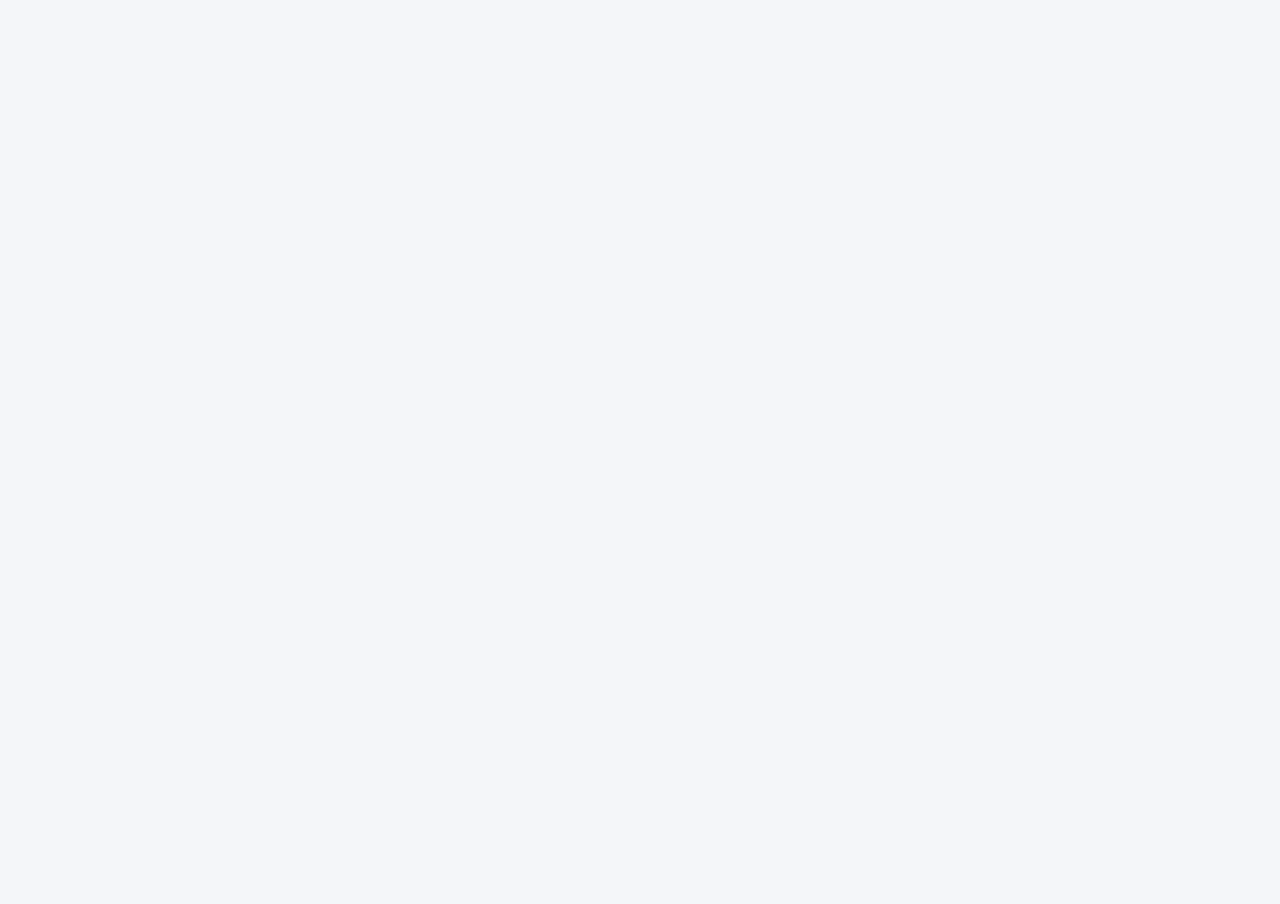
==== commit 9f160499: "mise_a_jour" ====
--- a/frontend/index.html
+++ b/frontend/index.html
@@ -81,87 +81,4 @@
 
     <script src="app.js"></script>
 </body>
-</html><!DOCTYPE html>
-<html lang="fr">
-<head>
-    <meta charset="UTF-8" />
-    <meta name="viewport" content="width=device-width, initial-scale=1.0" />
-    <title>Accueil — MecaConnect Guinée</title>
-    <link rel="stylesheet" href="style.css" />
-</head>
-<body class="accueil-page">
-    <header class="topbar topbar-light">
-        <div class="topbar-brand">
-            <a href="index.html" class="logo">🔧 <span>MécaConnect</span> <small>Chauffeurs &amp; Mécaniciens connectés</small></a>
-        </div>
-
-        <div class="topbar-actions">
-            <span class="gn-pill" title="Réseau Guinée">🇬🇳 GN</span>
-            <span id="apiStatusBadge" class="api-badge">Vérification API...</span>
-            <span class="user-greeting">Bonjour, <strong data-user-name>Invité</strong></span>
-            <a href="notifications.html" class="btn-notif">
-                🔔 Notifications <span class="notif-badge" data-notif-badge>0</span>
-            </a>
-            <a href="connexion.html" class="btn-ghost-auth auth-guest-only" data-auth-login>Se connecter</a>
-            <a href="inscription.html" class="btn-cta-orange auth-guest-only">Créer un compte</a>
-            <button type="button" id="logoutBtn" class="btn-logout" data-auth-logout>Déconnexion</button>
-        </div>
-    </header>
-
-    <div class="sub-nav-bar">
-        <a href="index.html" class="sub-nav-link active">🏠 Accueil</a>
-        <a href="inscription.html" class="sub-nav-link">🪪 Inscription KYC</a>
-        <a href="connexion.html" class="sub-nav-link">🔐 Connexion</a>
-        <a href="paiement.html" class="sub-nav-link">💳 Paiements GNF</a>
-    </div>
-
-    <div class="app-layout">
-        <aside class="sidebar">
-            <nav class="sidebar-nav" aria-label="Menu principal">
-                <a href="index.html" class="nav-item active">🏠 <span>Accueil</span></a>
-                <a href="chauffeur.html" class="nav-item">🚗 <span>Chauffeur</span></a>
-                <a href="mecanicien.html" class="nav-item">🛠️ <span>Mécanicien</span></a>
-                <a href="demande.html" class="nav-item">🚨 <span>Demande</span></a>
-                <a href="paiement.html" class="nav-item">💳 <span>Paiement</span></a>
-                <a href="notifications.html" class="nav-item">🔔 <span>Notifications</span></a>
-                <a href="profil.html" class="nav-item">👤 <span>Profil</span></a>
-                <a href="admin.html" class="nav-item">🛡️ <span>Administration</span></a>
-            </nav>
-        </aside>
-
-        <main class="main-content">
-            <section class="card">
-                <h1>🔧 MecaConnect Guinée</h1>
-                <p>
-                    Mise en relation rapide entre chauffeurs, mécaniciens et ateliers en République de Guinée (+224), avec paiements en Francs guinéens (GNF).
-                </p>
-                <div class="hero-actions">
-                    <a href="inscription.html" class="btn-primary">🪪 Inscription &amp; Vérification KYC</a>
-                    <a href="connexion.html" class="btn-secondary">🔐 Connexion</a>
-                    <a href="paiement.html" class="btn-pay">💳 Paiements GNF</a>
-                    <button type="button" id="btnTestApi" class="btn-secondary">Tester l'API &amp; la Base</button>
-                </div>
-                <div id="loginStatus" class="status-box hidden"></div>
-            </section>
-
-            <section class="card" style="max-width: 560px;">
-                <h2>Estimation rapide (GNF)</h2>
-                <div class="form-group">
-                    <label for="amountGnf">Montant estimé / prestation (GNF)</label>
-                    <input type="number" id="amountGnf" name="amountGnf" value="150000" min="0" step="5000" />
-                    <span id="formattedAmount" class="kyc-hint">Montant formaté : 150 000 GNF</span>
-                </div>
-            </section>
-        </main>
-    </div>
-
-    <div class="mechanical-stage" aria-hidden="true">
-        <div class="mechanical-track">
-            <span>⚙️</span><span>🔧</span><span>🔩</span><span>🛠️</span><span>🚗</span><span>⚡</span>
-            <span>⚙️</span><span>🔧</span><span>🔩</span><span>🛠️</span><span>🚗</span><span>⚡</span>
-        </div>
-    </div>
-
-    <script src="app.js"></script>
-</body>
 </html>
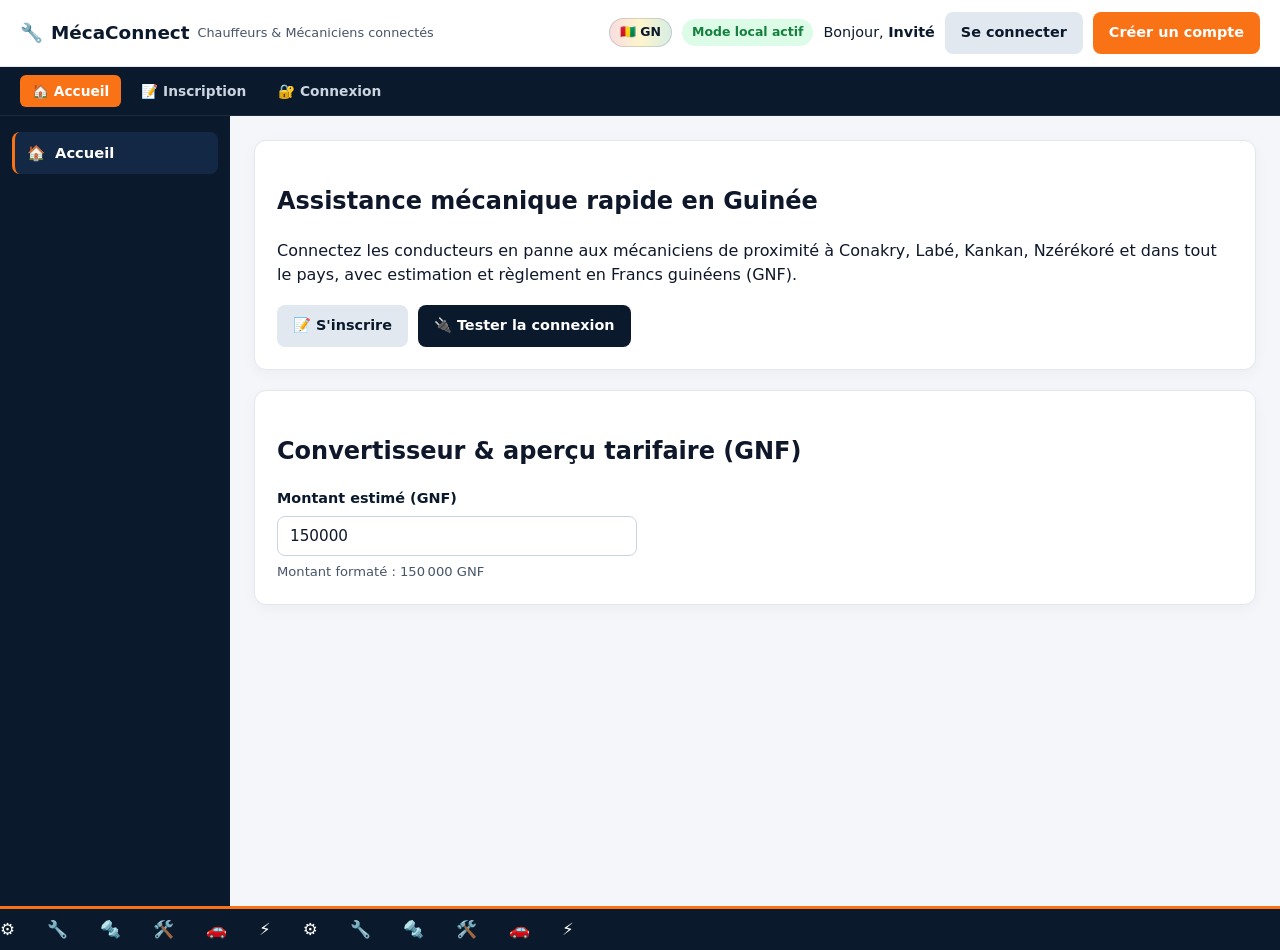
==== commit 4b398897: "sans_piece" ====
--- a/frontend/index.html
+++ b/frontend/index.html
@@ -3,31 +3,28 @@
 <head>
     <meta charset="UTF-8" />
     <meta name="viewport" content="width=device-width, initial-scale=1.0" />
-    <title>Accueil — MecaConnect Guinée</title>
+    <title>Accueil — MécaConnect Guinée</title>
     <link rel="stylesheet" href="style.css" />
 </head>
-<body class="accueil-page">
+<body>
     <header class="topbar topbar-light">
         <div class="topbar-brand">
             <a href="index.html" class="logo">🔧 <span>MécaConnect</span> <small>Chauffeurs &amp; Mécaniciens connectés</small></a>
         </div>
-
         <div class="topbar-actions">
-            <span class="gn-pill" title="Réseau Guinée">🇬🇳 GN</span>
+            <span class="gn-pill">🇬🇳 GN</span>
             <span id="apiStatusBadge" class="api-badge">Vérification API...</span>
             <span class="user-greeting">Bonjour, <strong data-user-name>Invité</strong></span>
-            <a href="notifications.html" class="btn-notif">
-                🔔 Notifications <span class="notif-badge" data-notif-badge>0</span>
-            </a>
-            <a href="connexion.html" class="btn-ghost-auth auth-guest-only" data-auth-login>Se connecter</a>
+            <a href="notifications.html" class="btn-notif">🔔 Notifications <span class="notif-badge" data-notif-badge>0</span></a>
+            <a href="connexion.html" class="btn-ghost-auth auth-guest-only">Se connecter</a>
             <a href="inscription.html" class="btn-cta-orange auth-guest-only">Créer un compte</a>
-            <button type="button" id="logoutBtn" class="btn-logout" data-auth-logout>Déconnexion</button>
+            <button type="button" id="logoutBtn" class="btn-logout hidden" data-auth-logout>Déconnexion</button>
         </div>
     </header>
 
     <div class="sub-nav-bar">
         <a href="index.html" class="sub-nav-link active">🏠 Accueil</a>
-        <a href="inscription.html" class="sub-nav-link">🪪 Inscription KYC</a>
+        <a href="inscription.html" class="sub-nav-link">📝 Inscription</a>
         <a href="connexion.html" class="sub-nav-link">🔐 Connexion</a>
         <a href="paiement.html" class="sub-nav-link">💳 Paiements GNF</a>
     </div>
@@ -48,24 +45,21 @@
 
         <main class="main-content">
             <section class="card">
-                <h1>🔧 MecaConnect Guinée</h1>
-                <p>
-                    Mise en relation rapide entre chauffeurs, mécaniciens et ateliers en République de Guinée (+224), avec paiements en Francs guinéens (GNF).
-                </p>
+                <h1>Assistance mécanique rapide en Guinée</h1>
+                <p>Connectez les conducteurs en panne aux mécaniciens de proximité à Conakry, Labé, Kankan, Nzérékoré et dans tout le pays, avec estimation et règlement en Francs guinéens (GNF).</p>
                 <div class="hero-actions">
-                    <a href="inscription.html" class="btn-primary">🪪 Inscription &amp; Vérification KYC</a>
-                    <a href="connexion.html" class="btn-secondary">🔐 Connexion</a>
-                    <a href="paiement.html" class="btn-pay">💳 Paiements GNF</a>
-                    <button type="button" id="btnTestApi" class="btn-secondary">Tester l'API &amp; la Base</button>
+                    <a href="demande.html" class="btn-primary">🚨 Demander un dépannage</a>
+                    <a href="inscription.html" class="btn-secondary auth-guest-only">📝 S'inscrire</a>
+                    <button type="button" id="btnTestApi" class="btn-pay">🔌 Tester la connexion</button>
                 </div>
                 <div id="loginStatus" class="status-box hidden"></div>
             </section>
 
-            <section class="card" style="max-width: 560px;">
-                <h2>Estimation rapide (GNF)</h2>
-                <div class="form-group">
-                    <label for="amountGnf">Montant estimé / prestation (GNF)</label>
-                    <input type="number" id="amountGnf" name="amountGnf" value="150000" min="0" step="5000" />
+            <section class="card">
+                <h2>Convertisseur &amp; aperçu tarifaire (GNF)</h2>
+                <div class="form-group" style="max-width: 360px;">
+                    <label for="amountGnf">Montant estimé (GNF)</label>
+                    <input type="number" id="amountGnf" value="150000" min="0" step="5000" />
                     <span id="formattedAmount" class="kyc-hint">Montant formaté : 150 000 GNF</span>
                 </div>
             </section>
--- a/frontend/style.css
+++ b/frontend/style.css
@@ -1,746 +1,427 @@
 :root {
-    --bg-page: #f4f6f9;
-    --bg-surface: #ffffff;
-    --bg-sidebar: #0b1324;
-    --bg-sidebar-hover: #17223b;
-    --bg-soft: #fff7ed;
-    --text-main: #0f172a;
-    --text-muted: #64748b;
-    --text-light: #f8fafc;
-    --line-light: #e2e8f0;
-    --accent-orange: #f97316;
-    --accent-orange-dark: #ea580c;
-    --accent-amber: #f59e0b;
-    --success: #15803d;
-    --danger: #dc2626;
-    --radius-lg: 14px;
-    --radius-md: 10px;
-    --radius-sm: 8px;
-    --shadow-sm: 0 2px 10px rgba(15, 23, 42, 0.05);
-    --shadow-md: 0 10px 26px rgba(15, 23, 42, 0.08);
+  --navy: #0b192c;
+  --navy-soft: #132844;
+  --orange: #f97316;
+  --orange-dark: #ea580c;
+  --bg: #f4f6f9;
+  --surface: #ffffff;
+  --text-main: #0f172a;
+  --text-muted: #475569;
+  --border: #e2e8f0;
+  --success: #15803d;
+  --danger: #dc2626;
+  --info: #1d4ed8;
+  --gn-red: #ce1126;
+  --gn-yellow: #fcd116;
+  --gn-green: #009460;
 }
 
 *,
 *::before,
 *::after {
-    box-sizing: border-box;
-}
-
-html,
+  box-sizing: border-box;
+}
+
 body {
-    max-width: 100%;
-    overflow-x: hidden;
-}
-
-body {
-    margin: 0;
-    min-height: 100vh;
-    display: flex;
-    flex-direction: column;
-    font-family: "Segoe UI", Inter, Roboto, Arial, sans-serif;
-    background: var(--bg-page);
-    color: var(--text-main);
-    line-height: 1.5;
-    opacity: 0;
-    transform: translateY(4px);
-    transition: opacity 0.22s ease, transform 0.22s ease;
-}
-
-body.page-loaded {
-    opacity: 1;
-    transform: translateY(0);
-}
-
-a {
-    color: inherit;
-    text-decoration: none;
-}
-
-h1 {
-    font-size: clamp(1.35rem, 2.3vw, 1.9rem);
-    font-weight: 800;
-    margin: 0 0 6px;
-    color: var(--text-main);
-}
-
-h2 {
-    font-size: clamp(1.1rem, 1.7vw, 1.35rem);
-    font-weight: 700;
-    margin: 0 0 12px;
-    color: var(--text-main);
-}
-
-p {
-    margin: 0 0 12px;
-    overflow-wrap: anywhere;
-}
-
-/* --- Topbar claire --- */
-.topbar,
+  margin: 0;
+  font-family: system-ui, -apple-system, "Segoe UI", Roboto, Helvetica, Arial, sans-serif;
+  background-color: var(--bg);
+  color: var(--text-main);
+  line-height: 1.5;
+}
+
+.hidden {
+  display: none !important;
+}
+
+/* Barre supérieure */
+.topbar {
+  display: flex;
+  flex-wrap: wrap;
+  justify-content: space-between;
+  align-items: center;
+  gap: 12px;
+  padding: 12px 20px;
+  background: var(--navy);
+  color: #ffffff;
+  border-bottom: 3px solid var(--orange);
+}
+
 .topbar-light {
-    position: sticky;
-    top: 0;
-    z-index: 50;
-    display: flex;
-    align-items: center;
-    justify-content: space-between;
-    gap: 16px;
-    padding: 12px 24px;
-    background: var(--bg-surface);
-    border-bottom: 1px solid var(--line-light);
-}
-
-.topbar-brand {
-    display: flex;
-    align-items: center;
-    min-width: 0;
-}
-
-.logo {
-    display: inline-flex;
-    align-items: center;
-    gap: 10px;
-    font-size: 1.25rem;
-    font-weight: 800;
-    color: var(--text-main);
+  background: #ffffff;
+  color: var(--navy);
+  border-bottom: 1px solid var(--border);
+  box-shadow: 0 2px 8px rgba(11, 25, 44, 0.05);
+}
+
+.topbar-brand .logo {
+  display: inline-flex;
+  align-items: center;
+  gap: 8px;
+  text-decoration: none;
+  color: inherit;
+  font-weight: 800;
+  font-size: 1.15rem;
+}
+
+.topbar-brand .logo small {
+  font-weight: 500;
+  font-size: 0.8rem;
+  color: var(--text-muted);
+}
+
+.topbar-actions {
+  display: flex;
+  flex-wrap: wrap;
+  align-items: center;
+  gap: 10px;
+  font-size: 0.9rem;
+}
+
+.gn-pill {
+  display: inline-flex;
+  align-items: center;
+  gap: 4px;
+  padding: 4px 10px;
+  border-radius: 999px;
+  font-weight: 700;
+  font-size: 0.78rem;
+  background: linear-gradient(90deg, rgba(206, 17, 38, 0.14), rgba(252, 209, 22, 0.22), rgba(0, 148, 96, 0.16));
+  border: 1px solid rgba(11, 25, 44, 0.15);
+}
+
+.api-badge {
+  padding: 4px 10px;
+  border-radius: 999px;
+  font-size: 0.78rem;
+  font-weight: 700;
+  background: #e2e8f0;
+  color: var(--navy);
+}
+
+.api-badge.ok {
+  background: #dcfce7;
+  color: var(--success);
+}
+
+.api-badge.err {
+  background: #fee2e2;
+  color: var(--danger);
+}
+
+.btn-notif {
+  display: inline-flex;
+  align-items: center;
+  gap: 6px;
+  text-decoration: none;
+  background: #f1f5f9;
+  color: var(--navy);
+  padding: 6px 12px;
+  border-radius: 8px;
+  font-weight: 600;
+}
+
+.notif-badge {
+  background: var(--orange);
+  color: #ffffff;
+  font-size: 0.75rem;
+  padding: 1px 6px;
+  border-radius: 999px;
+  font-weight: 700;
+}
+
+/* Sous-navigation */
+.sub-nav-bar {
+  display: flex;
+  flex-wrap: wrap;
+  gap: 8px;
+  padding: 8px 20px;
+  background: var(--navy);
+  border-bottom: 1px solid rgba(255, 255, 255, 0.08);
+}
+
+.sub-nav-link {
+  text-decoration: none;
+  color: #cbd5e1;
+  font-size: 0.86rem;
+  font-weight: 600;
+  padding: 6px 12px;
+  border-radius: 6px;
+}
+
+.sub-nav-link:hover,
+.sub-nav-link.active {
+  background: var(--orange);
+  color: #ffffff;
+}
+
+/* Mise en page principale */
+.app-layout {
+  display: grid;
+  grid-template-columns: 230px 1fr;
+  min-height: calc(100vh - 110px);
+}
+
+.sidebar {
+  background: var(--navy);
+  color: #e2e8f0;
+  padding: 16px 12px;
+}
+
+.sidebar-nav {
+  display: flex;
+  flex-direction: column;
+  gap: 6px;
+}
+
+.nav-item {
+  display: flex;
+  align-items: center;
+  gap: 10px;
+  text-decoration: none;
+  color: #cbd5e1;
+  padding: 10px 12px;
+  border-radius: 8px;
+  font-weight: 600;
+  font-size: 0.92rem;
+}
+
+.nav-item:hover,
+.nav-item.active {
+  background: var(--navy-soft);
+  color: #ffffff;
+  border-left: 3px solid var(--orange);
+}
+
+.main-content {
+  padding: 24px;
+  display: flex;
+  flex-direction: column;
+  gap: 20px;
+  max-width: 1120px;
+  width: 100%;
+}
+
+/* Cartes & Formulaires */
+.card,
+.form-card {
+  background: var(--surface);
+  border: 1px solid var(--border);
+  border-radius: 12px;
+  padding: 22px;
+  box-shadow: 0 4px 14px rgba(11, 25, 44, 0.04);
+}
+
+.page-header,
+.section-head {
+  display: flex;
+  flex-wrap: wrap;
+  justify-content: space-between;
+  align-items: flex-start;
+  gap: 12px;
+  margin-bottom: 16px;
+}
+
+.page-header h1,
+.section-head h2 {
+  margin: 0 0 4px;
+  color: var(--navy);
+}
+
+.section-title {
+  margin: 20px 0 12px;
+  padding-bottom: 6px;
+  border-bottom: 2px solid var(--orange);
+  font-weight: 700;
+  color: var(--navy);
+  font-size: 1rem;
+}
+
+.form-grid {
+  display: grid;
+  grid-template-columns: repeat(auto-fit, minmax(240px, 1fr));
+  gap: 16px;
+}
+
+.form-group {
+  display: flex;
+  flex-direction: column;
+  gap: 6px;
+}
+
+.form-group label {
+  font-weight: 600;
+  font-size: 0.9rem;
+  color: var(--navy);
+}
+
+.form-group input,
+.form-group select,
+.form-group textarea {
+  width: 100%;
+  padding: 10px 12px;
+  border: 1px solid #cbd5e1;
+  border-radius: 8px;
+  font-size: 0.95rem;
+  font-family: inherit;
+  background: #ffffff;
+  color: var(--text-main);
+}
+
+.form-group input:focus,
+.form-group select:focus,
+.form-group textarea:focus {
+  outline: none;
+  border-color: var(--orange);
+  box-shadow: 0 0 0 3px rgba(249, 115, 22, 0.16);
+}
+
+.kyc-hint {
+  font-size: 0.82rem;
+  color: var(--text-muted);
+}
+
+.status-badge {
+  display: inline-block;
+  padding: 5px 12px;
+  border-radius: 999px;
+  font-size: 0.8rem;
+  font-weight: 700;
+  background: #fff7ed;
+  color: var(--orange-dark);
+  border: 1px solid #fed7aa;
+}
+
+.status-box {
+  margin-top: 14px;
+  padding: 12px 14px;
+  border-radius: 8px;
+  font-weight: 600;
+  font-size: 0.9rem;
+  border: 1px solid transparent;
+}
+
+.status-box.success {
+  background: #f0fdf4;
+  border-color: #bbf7d0;
+  color: var(--success);
+}
+
+.status-box.error {
+  background: #fef2f2;
+  border-color: #fecaca;
+  color: var(--danger);
+}
+
+.status-box.info {
+  background: #eff6ff;
+  border-color: #bfdbfe;
+  color: var(--info);
+}
+
+/* Boutons */
+.hero-actions {
+  display: flex;
+  flex-wrap: wrap;
+  gap: 10px;
+  margin-top: 18px;
+}
+
+.btn,
+.btn-primary,
+.btn-secondary,
+.btn-pay,
+.btn-cta-orange,
+.btn-ghost-auth,
+.btn-logout {
+  display: inline-flex;
+  align-items: center;
+  justify-content: center;
+  gap: 6px;
+  text-decoration: none;
+  cursor: pointer;
+  border: none;
+  border-radius: 8px;
+  padding: 10px 16px;
+  font-weight: 700;
+  font-size: 0.9rem;
+  font-family: inherit;
+}
+
+.btn-primary,
+.btn-cta-orange {
+  background: var(--orange);
+  color: #ffffff;
+}
+
+.btn-primary:hover,
+.btn-cta-orange:hover {
+  background: var(--orange-dark);
+}
+
+.btn-secondary,
+.btn-ghost-auth {
+  background: #e2e8f0;
+  color: var(--navy);
+}
+
+.btn-secondary:hover,
+.btn-ghost-auth:hover {
+  background: #cbd5e1;
+}
+
+.btn-pay {
+  background: var(--navy);
+  color: #ffffff;
+}
+
+.btn-logout {
+  background: #fee2e2;
+  color: var(--danger);
+}
+
+/* Bandeau animé bas de page */
+.mechanical-stage {
+  overflow: hidden;
+  background: var(--navy);
+  color: #ffffff;
+  padding: 8px 0;
+  border-top: 3px solid var(--orange);
+}
+
+.mechanical-track {
+  display: flex;
+  gap: 32px;
+  white-space: nowrap;
+  animation: scrollTrack 18s linear infinite;
+  font-size: 1.05rem;
+}
+
+@keyframes scrollTrack {
+  0% {
+    transform: translateX(0);
+  }
+  100% {
+    transform: translateX(-50%);
+  }
+}
+
+/* Responsive */
+@media (max-width: 820px) {
+  .app-layout {
+    grid-template-columns: 1fr;
+  }
+
+  .sidebar {
+    padding: 10px;
+  }
+
+  .sidebar-nav {
+    flex-direction: row;
+    overflow-x: auto;
+  }
+
+  .nav-item {
     white-space: nowrap;
-}
-
-.logo small {
-    font-size: 0.82rem;
-    font-weight: 500;
-    color: var(--text-muted);
-    padding-left: 10px;
-    border-left: 1px solid var(--line-light);
-}
-
-.topbar-actions {
-    display: flex;
-    align-items: center;
-    flex-wrap: wrap;
-    gap: 10px;
-}
-
-.gn-pill {
-    display: inline-flex;
-    align-items: center;
-    justify-content: center;
-    padding: 4px 10px;
-    border-radius: 6px;
-    background: linear-gradient(90deg, #dc2626 0% 33%, #facc15 33% 66%, #16a34a 66% 100%);
-    color: #0f172a;
-    font-weight: 900;
-    font-size: 0.78rem;
-    letter-spacing: 0.04em;
-    border: 1px solid #cbd5e1;
-}
-
-.user-greeting {
-    font-size: 0.9rem;
-    color: var(--text-muted);
-    white-space: nowrap;
-}
-
-.user-greeting strong {
-    color: var(--text-main);
-}
-
-.btn-notif {
-    display: inline-flex;
-    align-items: center;
-    gap: 7px;
-    padding: 7px 13px;
-    border-radius: 999px;
-    background: #fff7ed;
-    border: 1px solid #fed7aa;
-    color: var(--text-main);
-    font-size: 0.85rem;
-    font-weight: 700;
-    white-space: nowrap;
-}
-
-.notif-badge {
-    display: inline-flex;
-    align-items: center;
-    justify-content: center;
-    min-width: 20px;
-    height: 20px;
-    padding: 0 6px;
-    border-radius: 999px;
-    background: var(--accent-orange);
-    color: #ffffff;
-    font-size: 0.75rem;
-    font-weight: 800;
-}
-
-.btn-ghost-auth {
-    padding: 7px 14px;
-    border-radius: var(--radius-sm);
-    border: 1px solid var(--line-light);
-    background: var(--bg-surface);
-    color: var(--text-main);
-    font-size: 0.85rem;
-    font-weight: 600;
-    white-space: nowrap;
-}
-
-.btn-cta-orange {
-    padding: 8px 15px;
-    border-radius: var(--radius-sm);
-    background: var(--accent-orange);
-    color: #ffffff;
-    font-size: 0.85rem;
-    font-weight: 700;
-    white-space: nowrap;
-}
-
-.btn-logout {
-    padding: 7px 14px;
-    border-radius: var(--radius-sm);
-    border: 1px solid var(--line-light);
-    background: var(--bg-surface);
-    color: var(--text-main);
-    font-size: 0.85rem;
-    font-weight: 600;
-    cursor: pointer;
-    white-space: nowrap;
-    transition: background 0.15s ease, border-color 0.15s ease;
-}
-
-.btn-logout:hover {
-    background: #fef2f2;
-    border-color: #fecaca;
-    color: var(--danger);
-}
-
-/* --- Barre d'onglets horizontale --- */
-.sub-nav-bar {
-    display: flex;
-    align-items: center;
-    gap: 8px;
-    padding: 8px 24px;
-    background: var(--bg-surface);
-    border-bottom: 1px solid var(--line-light);
-    overflow-x: auto;
-    -webkit-overflow-scrolling: touch;
-}
-
-.sub-nav-link {
-    display: inline-flex;
-    align-items: center;
-    gap: 7px;
-    padding: 7px 14px;
-    border-radius: var(--radius-sm);
-    font-size: 0.88rem;
-    font-weight: 600;
-    color: var(--text-muted);
-    white-space: nowrap;
-    border-bottom: 2px solid transparent;
-    transition: color 0.15s ease, background 0.15s ease;
-}
-
-.sub-nav-link:hover {
-    background: #f8fafc;
-    color: var(--text-main);
-}
-
-.sub-nav-link.active {
-    background: var(--bg-soft);
-    color: var(--accent-orange-dark);
-    border-bottom-color: var(--accent-orange);
-}
-
-/* --- Layout principal (Sidebar sombre + Contenu clair) --- */
-.app-layout {
-    flex: 1 0 auto;
-    display: grid;
-    grid-template-columns: 230px minmax(0, 1fr);
-    align-items: stretch;
-    width: 100%;
-}
-
-.sidebar {
-    background: var(--bg-sidebar);
-    color: var(--text-light);
-    padding: 16px 10px;
-}
-
-.sidebar-nav {
-    position: sticky;
-    top: 72px;
-    display: flex;
-    flex-direction: column;
-    gap: 6px;
-}
-
-.nav-item {
-    display: flex;
-    align-items: center;
-    gap: 12px;
-    padding: 11px 14px;
-    border-radius: var(--radius-sm);
-    color: #cbd5e1;
-    font-size: 0.92rem;
-    font-weight: 600;
-    transition: background 0.15s ease, color 0.15s ease;
-}
-
-.nav-item:hover {
-    background: var(--bg-sidebar-hover);
-    color: #ffffff;
-}
-
-.nav-item.active {
-    background: rgba(249, 115, 22, 0.16);
-    color: #fdba74;
-}
-
-.main-content {
-    min-width: 0;
-    padding: 24px 28px;
-    display: flex;
-    flex-direction: column;
-    gap: 20px;
-}
-
-/* --- Cartes avec accent orange à gauche --- */
-.card,
-.form-card,
-.atelier-card,
-.demande-card,
-.paiement-item,
-.kyc-box {
-    background: var(--bg-surface);
-    border: 1px solid var(--line-light);
-    border-left: 4px solid var(--accent-orange);
-    border-radius: var(--radius-lg);
-    padding: 24px 28px;
-    box-shadow: var(--shadow-sm);
-}
-
-.atelier-card,
-.demande-card,
-.paiement-item,
-.kyc-box {
-    border-left-width: 3px;
-    padding: 18px 20px;
-}
-
-.card-header,
-.page-header,
-.section-head,
-.section-heading {
-    display: flex;
-    align-items: center;
-    justify-content: space-between;
-    flex-wrap: wrap;
-    gap: 10px;
-    padding-bottom: 12px;
-    margin-bottom: 14px;
-    border-bottom: 1px solid var(--line-light);
-}
-
-.section-title {
-    margin: 22px 0 14px;
-    padding-bottom: 6px;
-    font-size: 0.82rem;
-    font-weight: 800;
-    letter-spacing: 0.05em;
-    text-transform: uppercase;
-    color: var(--accent-orange-dark);
-}
-
-.status-badge {
-    display: inline-flex;
-    align-items: center;
-    padding: 4px 12px;
-    border-radius: 999px;
-    background: var(--bg-soft);
-    border: 1px solid #fed7aa;
-    color: var(--accent-orange-dark);
-    font-size: 0.8rem;
-    font-weight: 700;
-}
-
-.status-badge.ok {
-    background: #f0fdf4;
-    border-color: #bbf7d0;
-    color: var(--success);
-}
-
-.status-badge.danger {
-    background: #fef2f2;
-    border-color: #fecaca;
-    color: var(--danger);
-}
-
-.api-badge {
-    display: inline-flex;
-    align-items: center;
-    padding: 5px 12px;
-    border-radius: 999px;
-    font-size: 0.8rem;
-    font-weight: 700;
-    background: #f1f5f9;
-    color: var(--text-main);
-}
-
-.api-badge.ok {
-    background: #f0fdf4;
-    color: var(--success);
-    border: 1px solid #bbf7d0;
-}
-
-.api-badge.err {
-    background: #fef2f2;
-    color: var(--danger);
-    border: 1px solid #fecaca;
-}
-
-.status-box {
-    margin-top: 14px;
-    padding: 12px 14px;
-    border-radius: var(--radius-sm);
-    font-size: 0.9rem;
-    border: 1px solid var(--line-light);
-    background: #f8fafc;
-}
-
-.status-box.error {
-    background: #fef2f2;
-    border-color: #fecaca;
-    color: var(--danger);
-}
-
-.status-box.success {
-    background: #ecfdf5;
-    border-color: #a7f3d0;
-    color: var(--success);
-}
-
-.hidden {
-    display: none !important;
-}
-
-/* --- Grilles --- */
-.stats-grid,
-.admin-stats-grid {
-    display: grid;
-    grid-template-columns: repeat(auto-fit, minmax(210px, 1fr));
-    gap: 16px;
-}
-
-.stat-card {
-    background: var(--bg-surface);
-    border: 1px solid var(--line-light);
-    border-left: 4px solid var(--accent-orange);
-    border-radius: var(--radius-md);
-    padding: 18px;
-    box-shadow: var(--shadow-sm);
-}
-
-.stat-card .stat-value {
-    display: block;
-    margin-top: 6px;
-    font-size: 1.4rem;
-    font-weight: 800;
-    color: var(--accent-orange-dark);
-}
-
-.cards-grid,
-.kyc-grid {
-    display: grid;
-    grid-template-columns: repeat(auto-fit, minmax(270px, 1fr));
-    gap: 16px;
-    margin-top: 12px;
-}
-
-/* --- Formulaires --- */
-.form-grid {
-    display: grid;
-    grid-template-columns: repeat(2, minmax(0, 1fr));
-    gap: 16px 24px;
-}
-
-.form-group {
-    display: flex;
-    flex-direction: column;
-    gap: 7px;
-    min-width: 0;
-}
-
-label {
-    font-size: 0.9rem;
-    font-weight: 700;
-    color: var(--text-main);
-}
-
-input[type="text"],
-input[type="email"],
-input[type="tel"],
-input[type="password"],
-input[type="number"],
-input[type="date"],
-input[type="datetime-local"],
-input[type="file"],
-select,
-textarea {
-    width: 100%;
-    min-width: 0;
-    padding: 10px 14px;
-    border: 1px solid #cbd5e1;
-    border-radius: var(--radius-sm);
-    background: var(--bg-surface);
-    color: var(--text-main);
-    font-size: 0.95rem;
-    font-family: inherit;
-    transition: border-color 0.15s ease, box-shadow 0.15s ease;
-}
-
-input:focus,
-select:focus,
-textarea:focus {
-    outline: none;
-    border-color: var(--accent-orange);
-    box-shadow: 0 0 0 3px rgba(249, 115, 22, 0.14);
-}
-
-.kyc-hint {
-    margin: 4px 0 0;
-    font-size: 0.83rem;
-    color: var(--text-muted);
-}
-
-.kyc-actions,
-.hero-actions {
-    display: flex;
-    flex-wrap: wrap;
-    gap: 12px;
-    margin-top: 16px;
-}
-
-/* --- Boutons --- */
-.btn-primary,
-.btn-pay {
-    display: inline-flex;
-    align-items: center;
-    justify-content: center;
-    gap: 8px;
-    padding: 10px 18px;
-    border: none;
-    border-radius: var(--radius-sm);
-    background: linear-gradient(135deg, var(--accent-orange), var(--accent-amber));
-    color: #ffffff;
-    font-size: 0.92rem;
-    font-weight: 700;
-    cursor: pointer;
-    box-shadow: 0 4px 12px rgba(249, 115, 22, 0.22);
-    transition: transform 0.15s ease, filter 0.15s ease;
-}
-
-.btn-primary:hover,
-.btn-pay:hover {
-    filter: brightness(1.04);
-    transform: translateY(-1px);
-}
-
-.btn-primary:disabled {
-    opacity: 0.55;
-    cursor: not-allowed;
-    transform: none;
-}
-
-.btn-secondary {
-    display: inline-flex;
-    align-items: center;
-    justify-content: center;
-    gap: 8px;
-    padding: 10px 16px;
-    border: 1px solid #cbd5e1;
-    border-radius: var(--radius-sm);
-    background: var(--bg-surface);
-    color: var(--text-main);
-    font-size: 0.9rem;
-    font-weight: 600;
-    cursor: pointer;
-    transition: background 0.15s ease, border-color 0.15s ease;
-}
-
-.btn-secondary:hover {
-    background: var(--bg-soft);
-    border-color: #fed7aa;
-}
-
-/* --- Tableau --- */
-.table-wrap,
-.table-responsive {
-    width: 100%;
-    overflow-x: auto;
-    -webkit-overflow-scrolling: touch;
-}
-
-table,
-.admin-table {
-    width: 100%;
-    border-collapse: collapse;
-    font-size: 0.9rem;
-}
-
-th,
-td {
-    padding: 11px 12px;
-    text-align: left;
-    border-bottom: 1px solid var(--line-light);
-}
-
-th {
-    background: #f8fafc;
-    color: var(--text-muted);
-    font-weight: 700;
-}
-
-/* --- Bandeau inférieur sombre animé --- */
-.mechanical-stage {
-    flex-shrink: 0;
-    width: 100%;
-    overflow: hidden;
-    padding: 12px 0;
-    background: var(--bg-sidebar);
-    border-top: 1px solid #1e293b;
-}
-
-.mechanical-track {
-    display: flex;
-    align-items: center;
-    justify-content: space-around;
-    gap: 36px;
-    font-size: 1.15rem;
-    animation: slideTools 26s linear infinite;
-}
-
-@keyframes slideTools {
-    0% { transform: translateX(0); }
-    100% { transform: translateX(-25%); }
-}
-
-/* --- Adaptation multi-écrans --- */
-@media (min-width: 1360px) {
-    .app-layout {
-        grid-template-columns: 248px minmax(0, 1fr);
-    }
-
-    .main-content {
-        padding: 28px 36px;
-    }
-
-    .form-card {
-        max-width: 1040px;
-    }
-}
-
-@media (max-width: 1024px) {
-    .app-layout {
-        grid-template-columns: 200px minmax(0, 1fr);
-    }
-
-    .main-content {
-        padding: 20px;
-    }
-
-    .logo small {
-        display: none;
-    }
-}
-
-@media (max-width: 860px) {
-    .app-layout {
-        grid-template-columns: minmax(0, 1fr);
-    }
-
-    .sidebar {
-        padding: 8px 12px;
-    }
-
-    .sidebar-nav {
-        position: static;
-        flex-direction: row;
-        flex-wrap: nowrap;
-        overflow-x: auto;
-        -webkit-overflow-scrolling: touch;
-        gap: 6px;
-    }
-
-    .nav-item {
-        flex: 0 0 auto;
-        padding: 8px 12px;
-        font-size: 0.85rem;
-        white-space: nowrap;
-    }
-
-    .main-content {
-        padding: 16px;
-    }
-
-    .form-grid {
-        grid-template-columns: minmax(0, 1fr);
-        gap: 14px;
-    }
-}
-
-@media (max-width: 600px) {
-    .topbar,
-    .topbar-light {
-        flex-direction: column;
-        align-items: stretch;
-        gap: 10px;
-        padding: 10px 14px;
-    }
-
-    .logo {
-        font-size: 1.1rem;
-    }
-
-    .topbar-actions {
-        gap: 8px;
-    }
-
-    .sub-nav-bar {
-        padding: 8px 14px;
-    }
-
-    .card,
-    .form-card {
-        padding: 16px;
-        border-radius: var(--radius-md);
-    }
-
-    .hero-actions,
-    .kyc-actions {
-        flex-direction: column;
-        align-items: stretch;
-    }
-
-    .hero-actions .btn-primary,
-    .hero-actions .btn-secondary,
-    .hero-actions .btn-pay,
-    .kyc-actions .btn-primary,
-    .kyc-actions .btn-secondary {
-        width: 100%;
-    }
-
-    .form-group > div[style*="display: flex"] {
-        flex-direction: column;
-        align-items: stretch !important;
-    }
-
-    .form-group > div[style*="display: flex"] button {
-        width: 100%;
-    }
-
-    th,
-    td {
-        padding: 9px 8px;
-        font-size: 0.82rem;
-        white-space: nowrap;
-    }
+  }
 }
